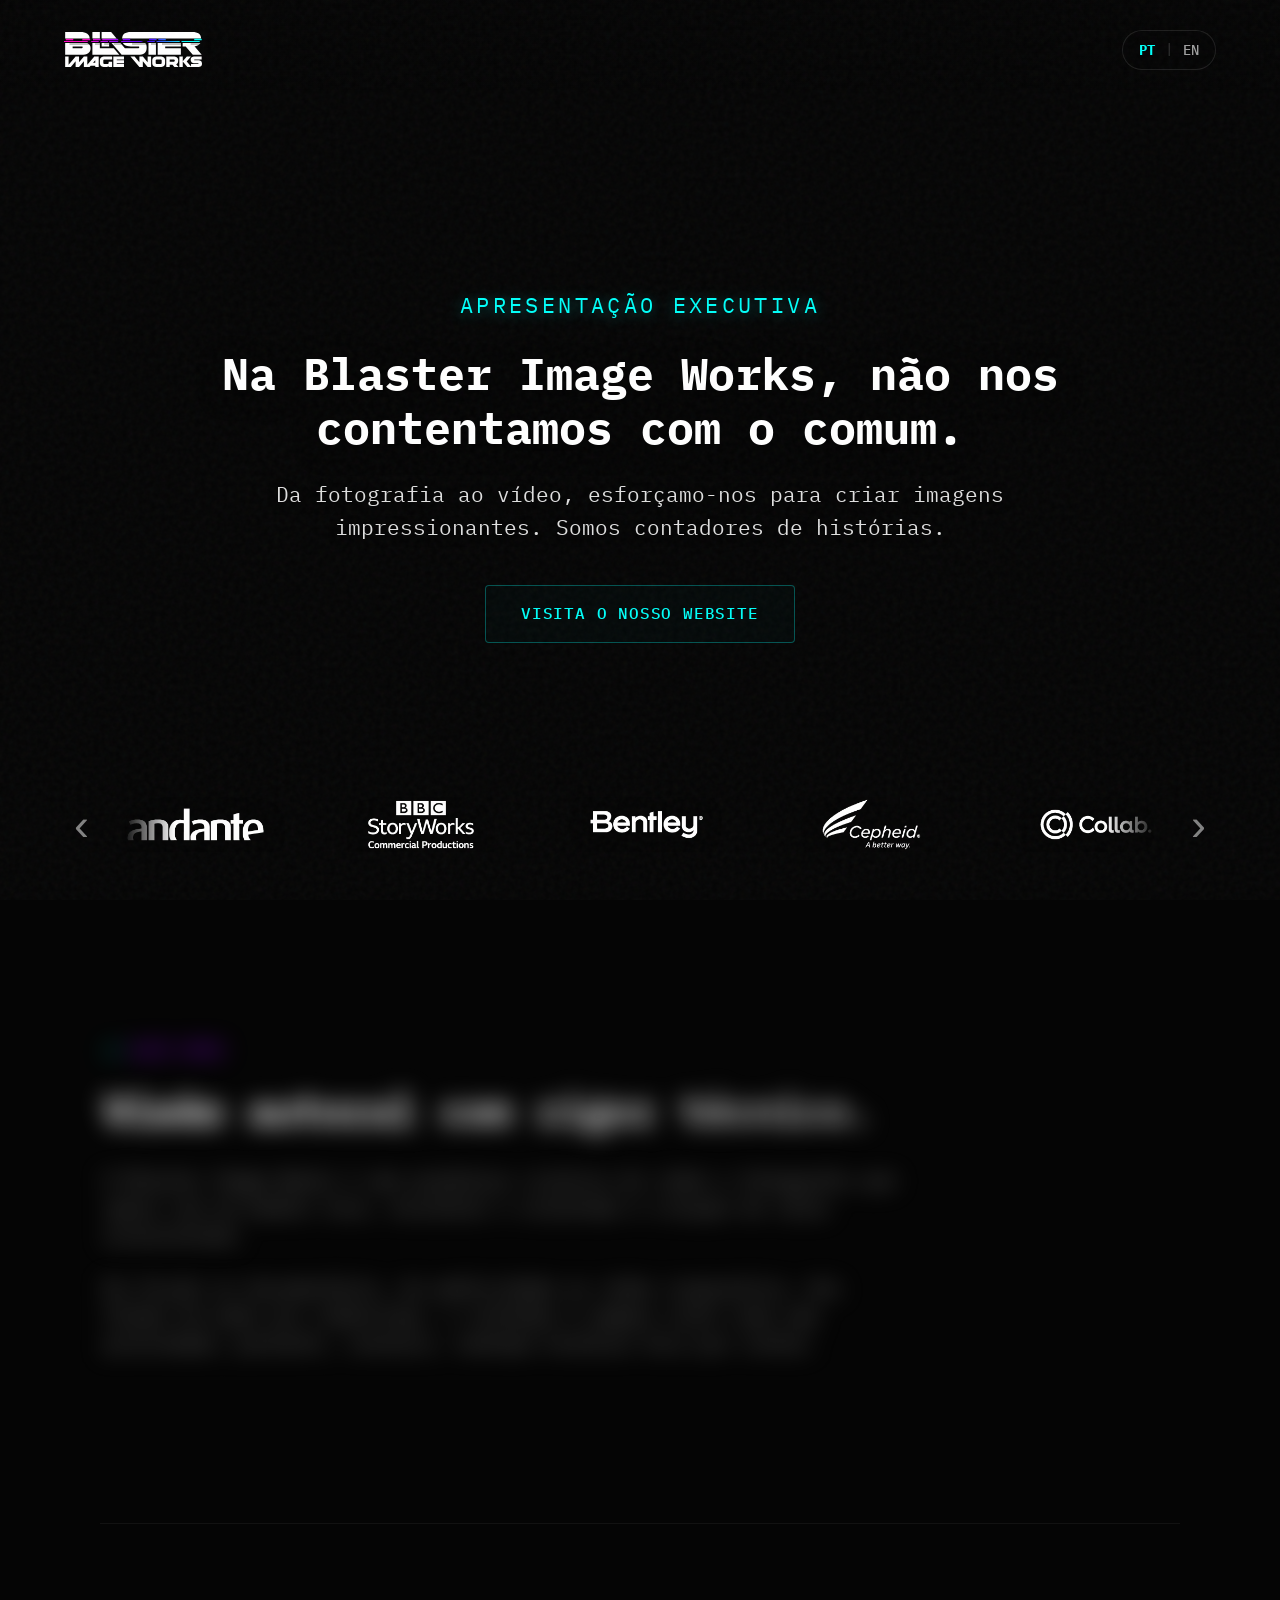
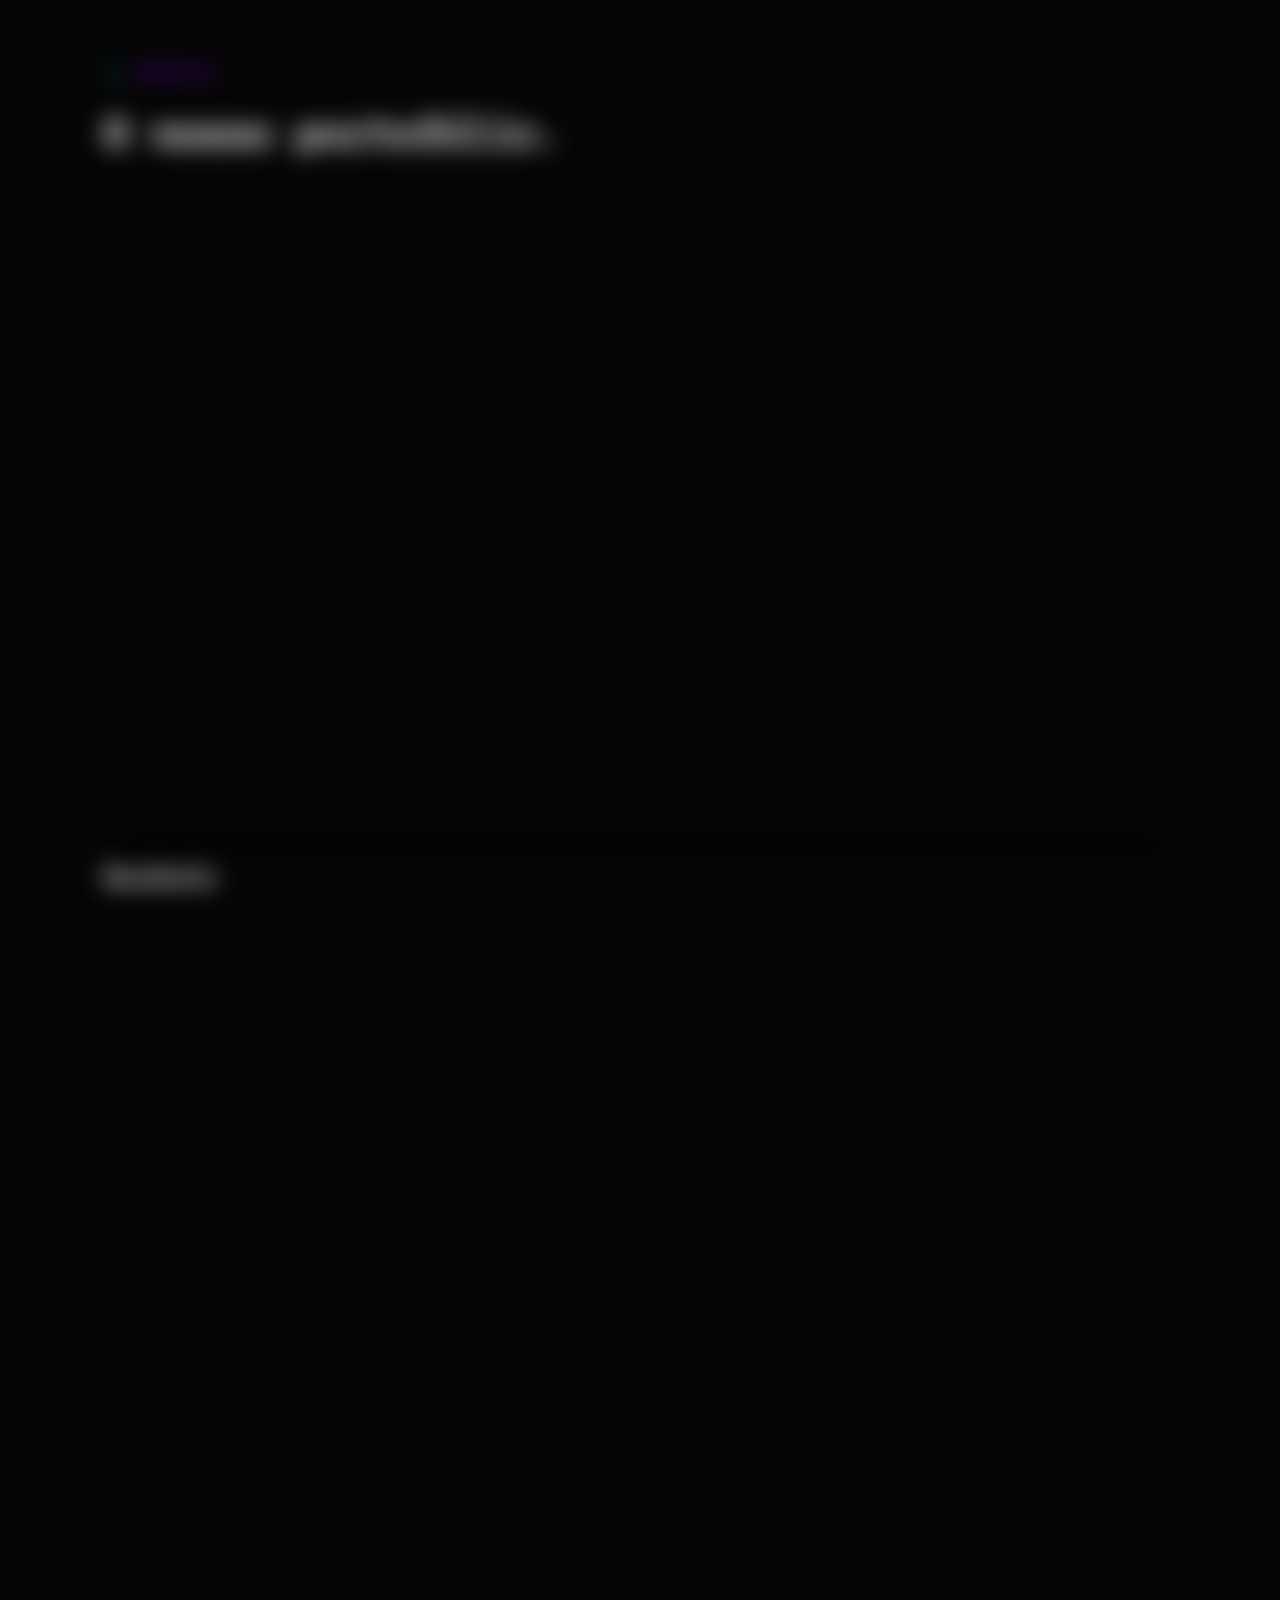
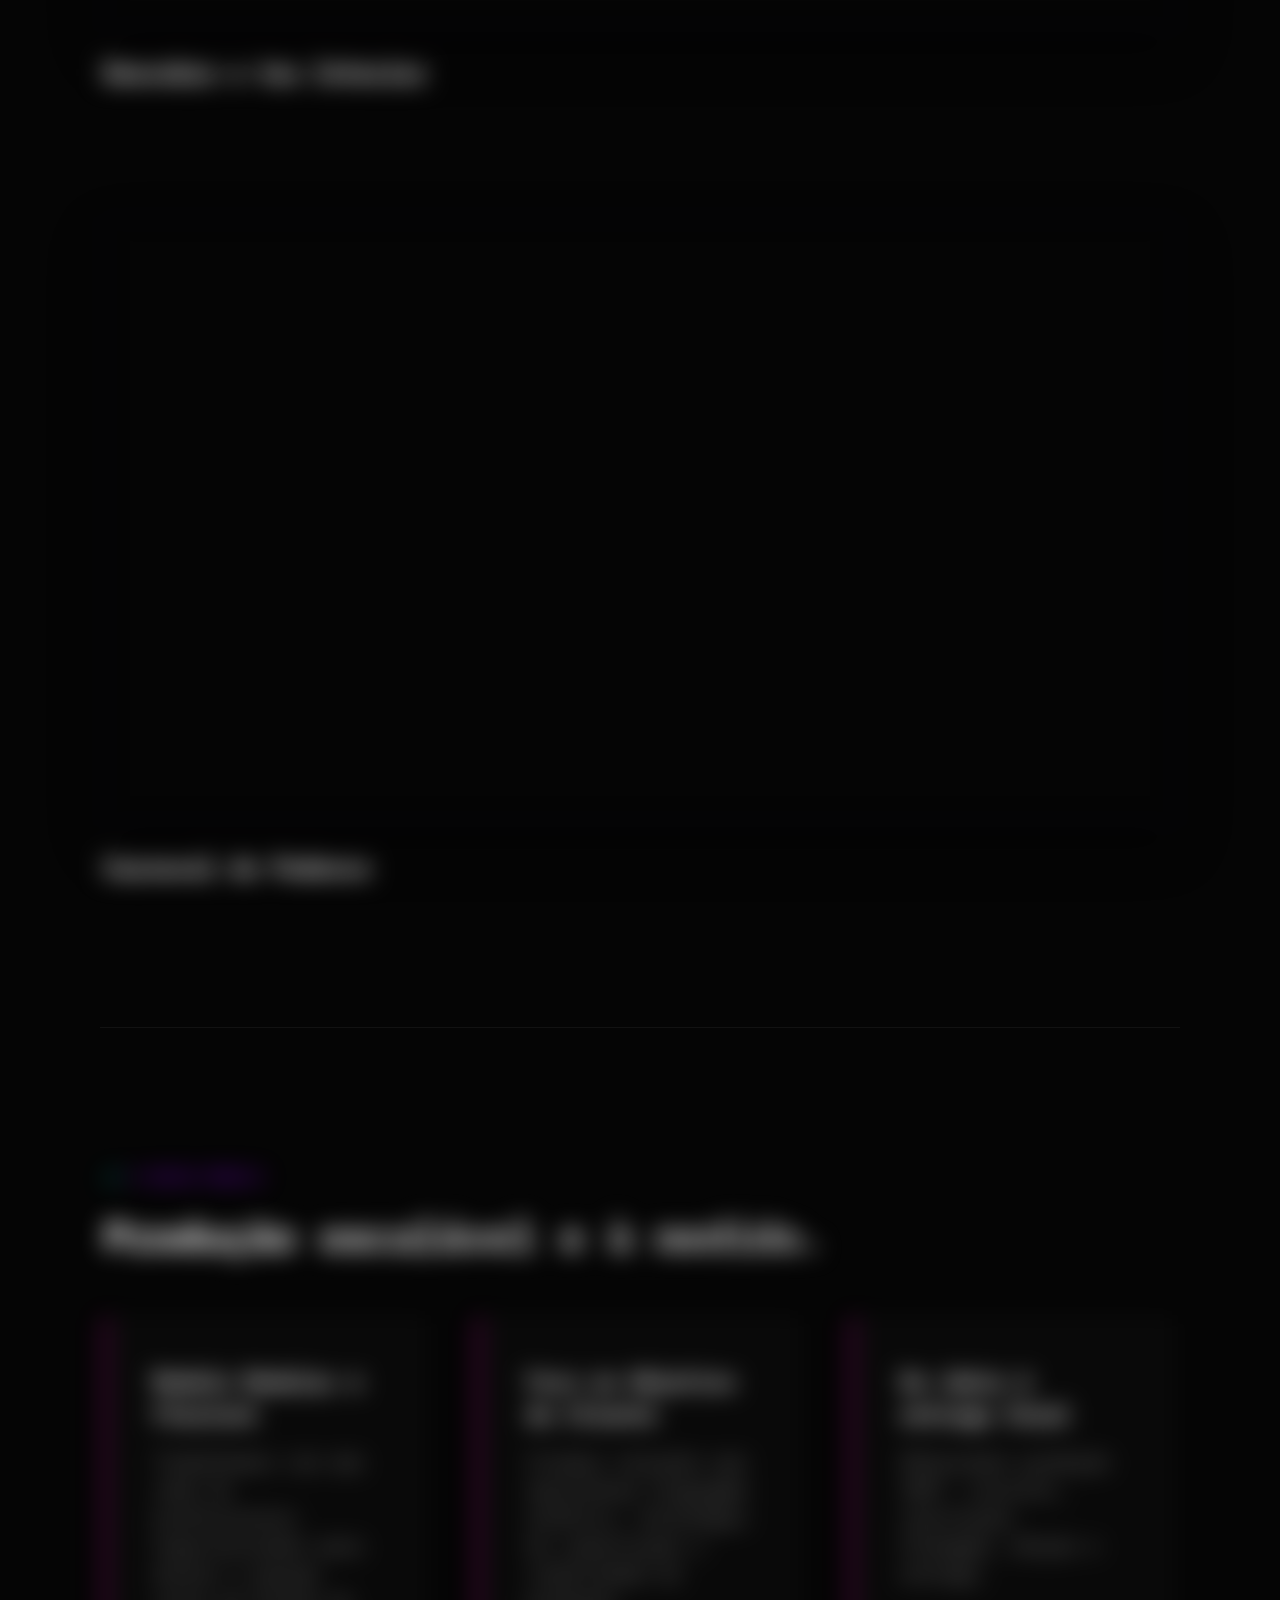
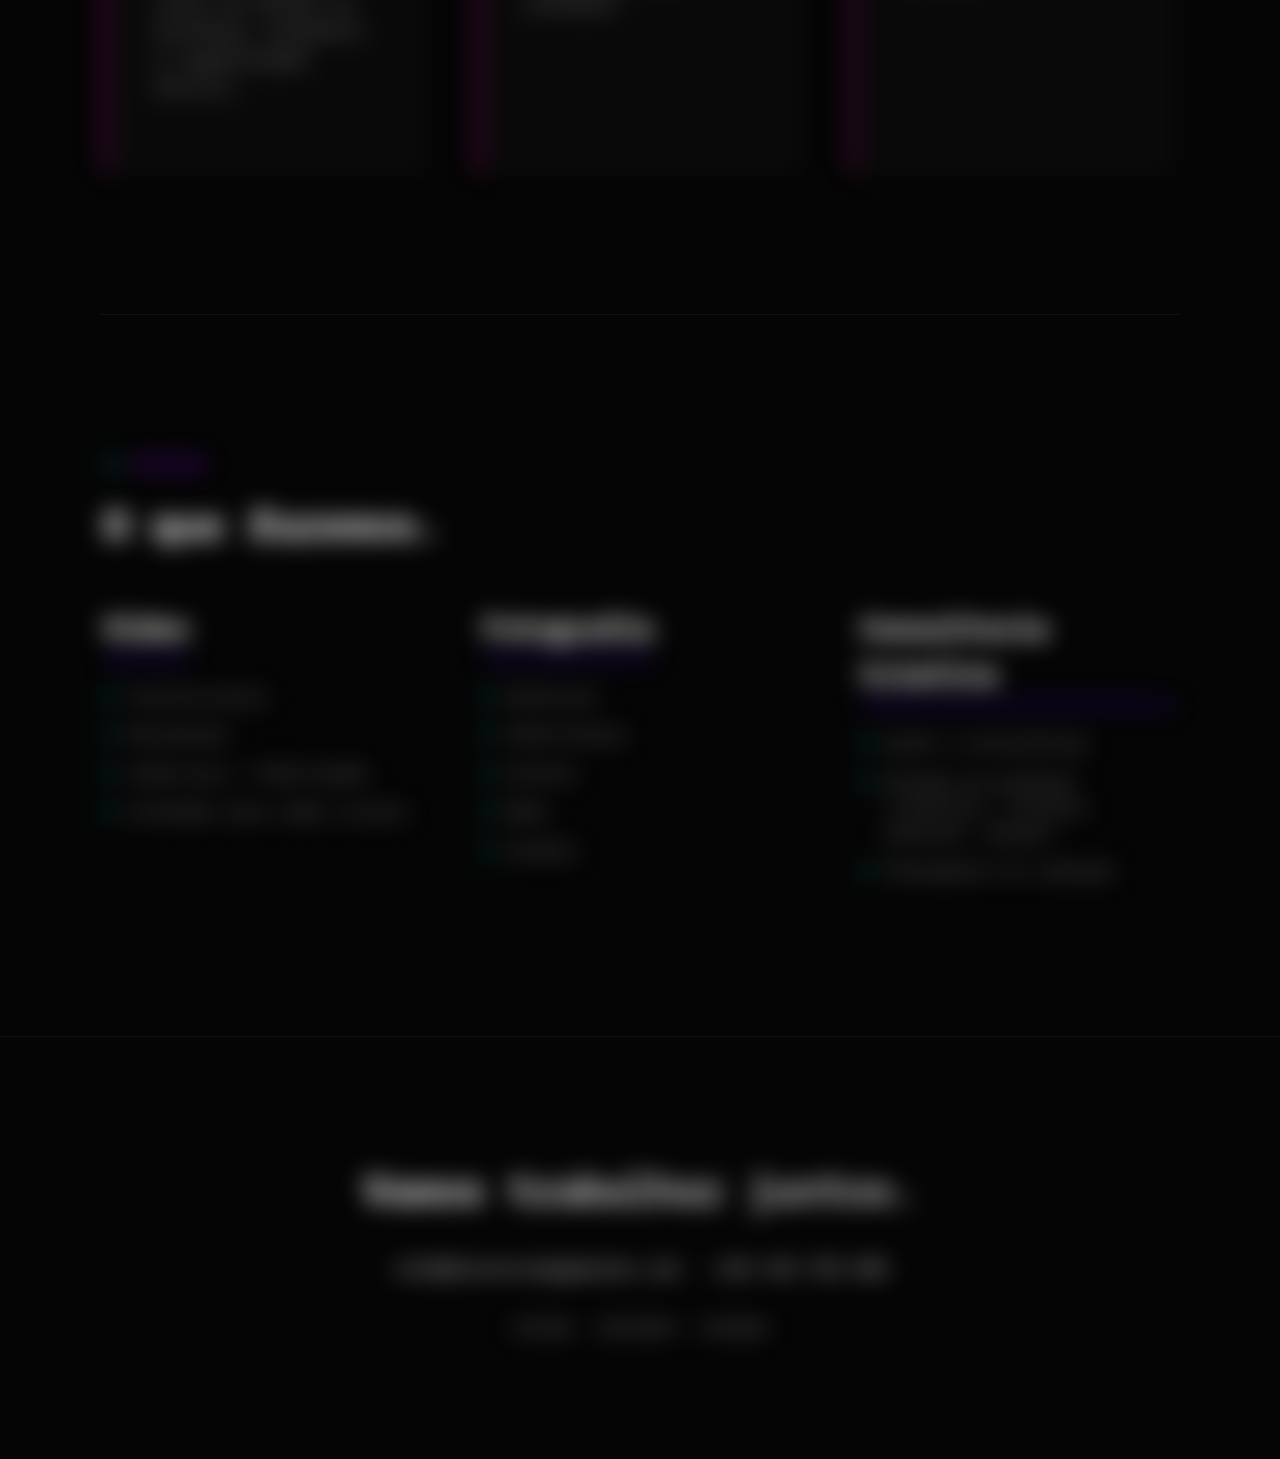
==== index.html @ 0929f1a4 "Versão Final Blaster" ====
<!DOCTYPE html>
<html lang="pt-PT">
<head>
    <meta charset="UTF-8">
    <meta name="viewport" content="width=device-width, initial-scale=1.0">
    <title>Blaster Image Works | Produtora Criativa</title>
    
    <!-- Fontes -->
    <link rel="preconnect" href="https://fonts.googleapis.com">
    <link rel="preconnect" href="https://fonts.gstatic.com" crossorigin>
    <link href="https://fonts.googleapis.com/css2?family=IBM+Plex+Mono:ital,wght@0,300;0,400;0,500;0,600;0,700;1,400&display=swap" rel="stylesheet">
    
    <!-- Ligação ao CSS -->
    <link rel="stylesheet" href="style.css">
</head>
<body class="lang-pt">

    <!-- Efeito de Grão de Filme -->
    <div class="film-grain"></div>

    <!-- Top Header -->
    <header>
        <a href="https://www.blasterimageworks.com" target="_blank" class="brand-logo magnetic">
            <img src="LOGOBIW.svg" alt="Blaster Image Works">
        </a>
        
        <nav class="lang-nav magnetic">
            <button id="btn-pt" class="lang-btn active" onclick="setLanguage('pt')">PT</button>
            <span class="lang-divider">|</span>
            <button id="btn-en" class="lang-btn" onclick="setLanguage('en')">EN</button>
        </nav>
    </header>

    <!-- Hero Section -->
    <section class="hero">
        <video class="hero-video" autoplay loop muted playsinline>
            <source src="BIW_LINHAS_TOPO_4K.mp4" type="video/mp4">
        </video>
        <div class="video-overlay"></div>

        <div class="hero-container">
            <!-- Centro: Texto Principal -->
            <div class="hero-main-content">
                <span class="hero-subtitle fade-in-up lang-pt">Apresentação Executiva</span>
                <span class="hero-subtitle fade-in-up lang-en" style="display:none;">Corporate Presentation</span>
                
                <h1 class="fade-in-up delay-1 lang-pt">Na Blaster Image Works, não nos contentamos com o comum.</h1>
                <h1 class="fade-in-up delay-1 lang-en" style="display:none;">At Blaster Image Works, we don't settle for the ordinary.</h1>
                
                <p class="fade-in-up delay-2 lang-pt">Da fotografia ao vídeo, esforçamo-nos para criar imagens impressionantes. Somos contadores de histórias.</p>
                <p class="fade-in-up delay-2 lang-en" style="display:none;">From photography to video, we strive to create stunning imagery. We are storytellers.</p>
                
                <a href="https://www.blasterimageworks.com" target="_blank" class="hero-site-link fade-in-up delay-3 lang-pt magnetic">
                    Visita o nosso Website
                </a>
                <a href="https://www.blasterimageworks.com" target="_blank" class="hero-site-link fade-in-up delay-3 lang-en magnetic" style="display:none;">
                    Visit our Website
                </a>
            </div>

            <!-- Base: Logo Carousel -->
            <div class="carousel-wrapper fade-in-up delay-4">
                <button class="carousel-btn prev-btn magnetic" id="prev-btn">&#8249;</button>
                <div class="clients-carousel">
                    <div class="carousel-track" id="logo-track">
                        <!-- SET 1 -->
                        <img src="LOGOS%20MARCAS%20PARCEIROS/ANDANTE@2x.png" class="carousel-logo" alt="Andante">
                        <img src="LOGOS%20MARCAS%20PARCEIROS/BBC@2x.png" class="carousel-logo" alt="BBC">
                        <img src="LOGOS%20MARCAS%20PARCEIROS/BENTLEY@2x.png" class="carousel-logo" alt="Bentley">
                        <img src="LOGOS%20MARCAS%20PARCEIROS/CEPHEID@2x.png" class="carousel-logo" alt="Cepheid">
                        <img src="LOGOS%20MARCAS%20PARCEIROS/COLLAB@2x.png" class="carousel-logo" alt="Collab">
                        <img src="LOGOS%20MARCAS%20PARCEIROS/EDIGMA@2x.png" class="carousel-logo" alt="Edigma">
                        <img src="LOGOS%20MARCAS%20PARCEIROS/FEUP@2x.png" class="carousel-logo" alt="FEUP">
                        <img src="LOGOS%20MARCAS%20PARCEIROS/FOWALK@2x.png" class="carousel-logo" alt="Fowalk">
                        <img src="LOGOS%20MARCAS%20PARCEIROS/FYKE@2x.png" class="carousel-logo" alt="Fyke">
                        <img src="LOGOS%20MARCAS%20PARCEIROS/GONDOMAR@2x.png" class="carousel-logo" alt="Gondomar">
                        <img src="LOGOS%20MARCAS%20PARCEIROS/MOOBO@2x.png" class="carousel-logo" alt="Moobo">
                        <img src="LOGOS%20MARCAS%20PARCEIROS/MORECOLAB@2x.png" class="carousel-logo" alt="Morecolab">
                        <img src="LOGOS%20MARCAS%20PARCEIROS/OLICARGO@2x.png" class="carousel-logo" alt="Olicargo">
                        <img src="LOGOS%20MARCAS%20PARCEIROS/SERTA@2x.png" class="carousel-logo" alt="Serta">
                        <img src="LOGOS%20MARCAS%20PARCEIROS/SUPERBOCK@2x.png" class="carousel-logo" alt="Super Bock">
                        <img src="LOGOS%20MARCAS%20PARCEIROS/TMP@2x.png" class="carousel-logo" alt="TMP">
                        <img src="LOGOS%20MARCAS%20PARCEIROS/UNIR@2x.png" class="carousel-logo" alt="Unir">
                        <!-- SET 2 -->
                        <img src="LOGOS%20MARCAS%20PARCEIROS/ANDANTE@2x.png" class="carousel-logo" alt="Andante">
                        <img src="LOGOS%20MARCAS%20PARCEIROS/BBC@2x.png" class="carousel-logo" alt="BBC">
                        <img src="LOGOS%20MARCAS%20PARCEIROS/BENTLEY@2x.png" class="carousel-logo" alt="Bentley">
                        <img src="LOGOS%20MARCAS%20PARCEIROS/CEPHEID@2x.png" class="carousel-logo" alt="Cepheid">
                        <img src="LOGOS%20MARCAS%20PARCEIROS/COLLAB@2x.png" class="carousel-logo" alt="Collab">
                        <img src="LOGOS%20MARCAS%20PARCEIROS/EDIGMA@2x.png" class="carousel-logo" alt="Edigma">
                        <img src="LOGOS%20MARCAS%20PARCEIROS/FEUP@2x.png" class="carousel-logo" alt="FEUP">
                        <img src="LOGOS%20MARCAS%20PARCEIROS/FOWALK@2x.png" class="carousel-logo" alt="Fowalk">
                        <img src="LOGOS%20MARCAS%20PARCEIROS/FYKE@2x.png" class="carousel-logo" alt="Fyke">
                        <img src="LOGOS%20MARCAS%20PARCEIROS/GONDOMAR@2x.png" class="carousel-logo" alt="Gondomar">
                        <img src="LOGOS%20MARCAS%20PARCEIROS/MOOBO@2x.png" class="carousel-logo" alt="Moobo">
                        <img src="LOGOS%20MARCAS%20PARCEIROS/MORECOLAB@2x.png" class="carousel-logo" alt="Morecolab">
                        <img src="LOGOS%20MARCAS%20PARCEIROS/OLICARGO@2x.png" class="carousel-logo" alt="Olicargo">
                        <img src="LOGOS%20MARCAS%20PARCEIROS/SERTA@2x.png" class="carousel-logo" alt="Serta">
                        <img src="LOGOS%20MARCAS%20PARCEIROS/SUPERBOCK@2x.png" class="carousel-logo" alt="Super Bock">
                        <img src="LOGOS%20MARCAS%20PARCEIROS/TMP@2x.png" class="carousel-logo" alt="TMP">
                        <img src="LOGOS%20MARCAS%20PARCEIROS/UNIR@2x.png" class="carousel-logo" alt="Unir">
                    </div>
                </div>
                <button class="carousel-btn next-btn magnetic" id="next-btn">&#8250;</button>
            </div>
        </div>
    </section>

    <!-- Conteúdo Principal -->
    <main class="content-layer">
        
        <!-- Quem Somos -->
        <section id="sobre" class="container content-section">
            <span class="section-label fade-in-up lang-pt">Quem Somos</span>
            <span class="section-label fade-in-up lang-en">About Us</span>
            <h2 class="fade-in-up delay-1 lang-pt">Visão autoral com rigor técnico.</h2>
            <h2 class="fade-in-up delay-1 lang-en">Authorial vision with technical rigor.</h2>
            <div class="lang-pt">
                <p class="fade-in-up delay-2">A Blaster Image Works é uma produtora criativa de vídeo e fotografia que opera com um modelo leve, escalável e orientado à criação de valor acrescentado.</p>
                <p class="fade-in-up delay-2">Da ficção ao documentário, da publicidade ao vídeo corporativo, dos filmes de moda aos videoclips, o conteúdo é sempre visto como uma prioridade; portanto, connosco, nenhuma história fica por contar.</p>
            </div>
            <div class="lang-en">
                <p class="fade-in-up delay-2">Blaster Image Works is a creative video and photography production company operating on a lean, scalable model focused on value creation.</p>
                <p class="fade-in-up delay-2">From fiction to documentary, advertising to corporate video, fashion films to music videos, content is always treated as a priority; therefore, with us, no story is left untold.</p>
            </div>
        </section>

        <!-- Trabalhos -->
        <section id="trabalhos" class="container content-section">
            <span class="section-label fade-in-up lang-pt">Trabalhos</span>
            <span class="section-label fade-in-up lang-en">Our Work</span>
            <h2 class="fade-in-up delay-1 lang-pt">O nosso portefólio.</h2>
            <h2 class="fade-in-up delay-1 lang-en">Our portfolio.</h2>
            <div class="video-grid">
                <div class="video-item fade-in-up delay-2">
                    <div class="video-container">
                        <iframe src="https://www.youtube.com/embed/hGcgFDQjm9o" title="Nordeste" allow="accelerometer; autoplay; clipboard-write; encrypted-media; gyroscope; picture-in-picture" allowfullscreen></iframe>
                    </div>
                    <div class="video-info"><h3>Nordeste</h3></div>
                </div>
                <div class="video-item fade-in-up">
                    <div class="video-container">
                        <iframe src="https://www.youtube.com/embed/QD3uBG-jsGQ" title="Descobre o teu Interior" allow="accelerometer; autoplay; clipboard-write; encrypted-media; gyroscope; picture-in-picture" allowfullscreen></iframe>
                    </div>
                    <div class="video-info">
                        <h3 class="lang-pt">Descobre o teu Interior</h3>
                        <h3 class="lang-en">Discover Your Interior</h3>
                    </div>
                </div>
                <div class="video-item fade-in-up">
                    <div class="video-container">
                        <iframe src="https://www.youtube.com/embed/23LAiYlqfJw" title="Carnaval de Podence" allow="accelerometer; autoplay; clipboard-write; encrypted-media; gyroscope; picture-in-picture" allowfullscreen></iframe>
                    </div>
                    <div class="video-info">
                        <h3 class="lang-pt">Carnaval de Podence</h3>
                        <h3 class="lang-en">Podence Carnival</h3>
                    </div>
                </div>
            </div>
        </section>

        <!-- Modelo de Produção -->
        <section id="modelo" class="container content-section">
            <span class="section-label fade-in-up lang-pt">O Nosso Modelo</span>
            <span class="section-label fade-in-up lang-en">Our Model</span>
            <h2 class="fade-in-up delay-1 lang-pt">Produção escalável e à medida.</h2>
            <h2 class="fade-in-up delay-1 lang-en">Scalable and tailored production.</h2>
            <div class="model-grid lang-pt">
                <div class="model-card fade-in-up delay-1">
                    <h3>Modelo Modular e Flexível</h3>
                    <p>Trabalhamos com uma rede de profissionais especializados para montar a equipa certa em função do briefing, orçamento e complexidade técnica.</p>
                </div>
                <div class="model-card fade-in-up delay-2">
                    <h3>Foco no Objetivo do Cliente</h3>
                    <p>Criamos soluções que equilibram linguagem estética, estratégia de comunicação e viabilidade de produção.</p>
                </div>
                <div class="model-card fade-in-up delay-3">
                    <h3>Da ideia à entrega final</h3>
                    <p>Oferecemos produção 360º: conceito, realização, filmagem, edição e entrega.</p>
                </div>
            </div>
            <div class="model-grid lang-en">
                <div class="model-card fade-in-up delay-1">
                    <h3>Modular & Flexible Model</h3>
                    <p>We work with a network of specialized professionals to assemble the right team based on the briefing, budget, and technical complexity.</p>
                </div>
                <div class="model-card fade-in-up delay-2">
                    <h3>Client-Centric Focus</h3>
                    <p>We create solutions that balance aesthetic language, communication strategy, and production feasibility.</p>
                </div>
                <div class="model-card fade-in-up delay-3">
                    <h3>From Concept to Final Delivery</h3>
                    <p>We offer 360º production: concept, directing, filming, editing, and delivery.</p>
                </div>
            </div>
        </section>

        <!-- Serviços -->
        <section id="servicos" class="container content-section">
            <span class="section-label fade-in-up lang-pt">Serviços</span>
            <span class="section-label fade-in-up lang-en">Services</span>
            <h2 class="fade-in-up delay-1 lang-pt">O que fazemos.</h2>
            <h2 class="fade-in-up delay-1 lang-en">What we do.</h2>
            <div class="services-grid lang-pt">
                <div class="service-category fade-in-up delay-1">
                    <h3>Vídeo</h3>
                    <ul class="service-list">
                        <li>Institucionais</li><li>Docubrands</li><li>Comerciais / Publicidade</li><li>Conteúdos para redes sociais</li>
                    </ul>
                </div>
                <div class="service-category fade-in-up delay-2">
                    <h3>Fotografia</h3>
                    <ul class="service-list">
                        <li>Editorial</li><li>Publicitária</li><li>Eventos</li><li>Moda</li><li>Produto</li>
                    </ul>
                </div>
                <div class="service-category fade-in-up delay-3">
                    <h3>Consultoria Criativa</h3>
                    <ul class="service-list">
                        <li>Guião e storytelling</li><li>Direção de produção (contactos, licenças, material, equipa)</li><li>Planeamento de captação</li>
                    </ul>
                </div>
            </div>
            <div class="services-grid lang-en">
                <div class="service-category fade-in-up delay-1">
                    <h3>Video</h3>
                    <ul class="service-list">
                        <li>Corporate</li><li>Docubrands</li><li>Commercials / Advertising</li><li>Social Media Content</li>
                    </ul>
                </div>
                <div class="service-category fade-in-up delay-2">
                    <h3>Photography</h3>
                    <ul class="service-list">
                        <li>Editorial</li><li>Advertising</li><li>Events</li><li>Fashion</li><li>Product</li>
                    </ul>
                </div>
                <div class="service-category fade-in-up delay-3">
                    <h3>Creative Consulting</h3>
                    <ul class="service-list">
                        <li>Scriptwriting & Storytelling</li><li>Production Management (contacts, permits, crew)</li><li>Image Capture Planning</li>
                    </ul>
                </div>
            </div>
        </section>

        <!-- Footer -->
        <footer>
            <div class="container fade-in-up">
                <h2 class="lang-pt">Vamos trabalhar juntos.</h2>
                <h2 class="lang-en">Let's work together.</h2>
                <div class="contact-info">
                    <a href="mailto:info@blasterimageworks.com" class="magnetic">info@blasterimageworks.com</a>
                    <a href="tel:+351963703000" class="magnetic">+351 963 703 000</a>
                </div>
                <div class="social-links">
                    <a href="https://www.youtube.com/@blasterimageworks" target="_blank" class="magnetic">YouTube</a>
                    <a href="https://www.instagram.com/blasterimageworks/" target="_blank" class="magnetic">Instagram</a>
                    <a href="https://www.facebook.com/blasterimageworks" target="_blank" class="magnetic">Facebook</a>
                </div>
            </div>
        </footer>
    </main>

    <script src="script.js"></script>
</body>
</html>
---- style.css ----
/* CSS Variables */
:root {
    --bg-color: #050505;
    --text-primary: #ffffff;
    --text-secondary: #a0a0a0;
    --brand-purple-dark: #4900ff;
    --brand-purple-light: #9600ff;
    --accent-pink: #ff00c1;
    --accent-cyan: #00fff9;
}

* { margin: 0; padding: 0; box-sizing: border-box; }

body {
    font-family: 'IBM Plex Mono', monospace;
    background-color: var(--bg-color);
    color: var(--text-primary);
    line-height: 1.6;
    overflow-x: hidden;
    -webkit-font-smoothing: antialiased;
}

/* Grão de Filme Cinematográfico */
.film-grain {
    position: fixed; top: 0; left: 0; width: 100vw; height: 100vh;
    pointer-events: none; z-index: 9999; opacity: 0.04;
    background-image: url('data:image/svg+xml;utf8,%3Csvg viewBox="0 0 200 200" xmlns="http://www.w3.org/2000/svg"%3E%3Cfilter id="noiseFilter"%3E%3CfeTurbulence type="fractalNoise" baseFrequency="0.8" numOctaves="3" stitchTiles="stitch"/%3E%3C/filter%3E%3Crect width="100%25" height="100%25" filter="url(%23noiseFilter)"/%3E%3C/svg%3E');
}

/* Lógica de Idiomas */
body.lang-pt .lang-en { display: none !important; }
body.lang-en .lang-pt { display: none !important; }

/* Header */
header {
    position: fixed; top: 0; left: 0; width: 100%; padding: 30px 5% 20px 5%;
    display: flex; justify-content: space-between; align-items: center;
    z-index: 100; background: linear-gradient(to bottom, rgba(5,5,5,0.9) 0%, rgba(5,5,5,0) 100%);
}

.brand-logo img { height: 35px; min-width: 100px; width: auto; display: block; }

/* CLASSE MAGNÉTICA IMEDIATA */
.magnetic { display: inline-block; will-change: transform; }

.lang-nav {
    background: rgba(5, 5, 5, 0.6); padding: 8px 16px; border-radius: 20px;
    border: 1px solid rgba(255, 255, 255, 0.1); backdrop-filter: blur(10px);
    display: flex; gap: 10px; align-items: center;
}
.lang-btn {
    background: none; border: none; color: var(--text-secondary);
    font-family: 'IBM Plex Mono', monospace; font-size: 0.85rem; font-weight: 500; cursor: pointer; transition: color 0.3s ease;
}
.lang-btn:hover { color: var(--text-primary); }
.lang-btn.active { color: var(--accent-cyan); font-weight: 700; }
.lang-divider { color: rgba(255, 255, 255, 0.2); font-size: 0.85rem; }

/* Typography */
h2 {
    font-size: 2.5rem; margin-bottom: 1.5rem;
    background: linear-gradient(90deg, var(--text-primary), var(--text-secondary));
    -webkit-background-clip: text; background-clip: text; -webkit-text-fill-color: transparent;
}
.section-label { font-size: 0.85rem; text-transform: uppercase; letter-spacing: 0.1em; color: var(--brand-purple-light); margin-bottom: 1rem; display: block; font-weight: 500; }
.section-label::before { content: "// "; color: var(--accent-cyan); }
p { font-size: 1.1rem; color: var(--text-secondary); margin-bottom: 1.5rem; max-width: 800px; }


/* --- HERO SECTION 100% RESPONSIVA --- */
.hero {
    min-height: 100vh; position: relative; overflow: hidden;
    margin: 0; padding: 0;
}
.hero-video { position: absolute; top: 0; left: 0; width: 100%; height: 100%; object-fit: cover; z-index: 1; }
.video-overlay { position: absolute; top: 0; left: 0; width: 100%; height: 100%; background: linear-gradient(to bottom, rgba(5,5,5,0.4) 0%, rgba(5,5,5,0.5) 60%, var(--bg-color) 100%); z-index: 2; }

/* Content Hero */
.hero-container { 
    position: absolute; top: 0; left: 0; right: 0; bottom: 0; z-index: 4; 
    display: flex; flex-direction: column; justify-content: space-between; 
    padding-top: 140px; padding-bottom: 40px; 
}
.hero-main-content { 
    flex-grow: 1; display: flex; flex-direction: column; align-items: center; justify-content: center; 
    text-align: center; padding: 0 5%; width: 100%; 
}
.hero-subtitle { font-size: 1.4rem; color: var(--accent-cyan); text-transform: uppercase; letter-spacing: 0.15em; margin-bottom: 1.5rem; font-weight: 400; text-shadow: 0 2px 15px rgba(0, 255, 249, 0.4); }

/* Título H1 dimensionado para 2 linhas */
.hero h1 { 
    font-size: clamp(1.8rem, 3.5vw, 3rem); 
    margin-bottom: 1.5rem; 
    max-width: 850px; 
    margin-left: auto; margin-right: auto;
    color: #ffffff; text-shadow: 0 4px 25px rgba(0,0,0,0.9);
    line-height: 1.2;
}

.hero p { margin: 0 auto 2.5rem auto; font-size: clamp(1.1rem, 2vw, 1.3rem); color: #e0e0e0; max-width: 800px; text-shadow: 0 2px 10px rgba(0,0,0,0.8); }

/* Botão Website */
.hero-site-link {
    display: inline-block;
    font-size: 1rem;
    color: var(--accent-cyan);
    text-decoration: none;
    border: 1px solid rgba(0, 255, 249, 0.3);
    padding: 15px 35px;
    border-radius: 4px;
    background: rgba(0, 255, 249, 0.02);
    font-weight: 500;
    text-transform: uppercase;
    letter-spacing: 0.05em;
    transition: background-color 0.3s ease, color 0.3s ease, box-shadow 0.3s ease, border-color 0.3s ease; 
}

.hero-site-link:hover {
    background: var(--accent-cyan);
    color: var(--bg-color);
    box-shadow: 0 0 15px rgba(0, 255, 249, 0.4);
    border-color: var(--accent-cyan);
}

/* --- LOGO CARROSSEL FLUIDO ORIGINAL --- */
.carousel-wrapper { 
    width: 100%; max-width: 1400px; padding: 0 5%; 
    display: flex; align-items: center; justify-content: space-between; 
    margin: 0 auto; z-index: 4; 
}

.carousel-btn { 
    background: transparent; border: none; color: rgba(255, 255, 255, 0.5); 
    display: flex; align-items: center; justify-content: center; 
    font-size: 2.8rem; font-weight: 300; padding: 10px; cursor: pointer; 
    transition: color 0.3s ease, text-shadow 0.3s ease; 
}
.carousel-btn:hover { color: var(--accent-cyan); text-shadow: 0 0 15px rgba(0, 255, 249, 0.4); }

.clients-carousel { 
    display: flex; flex-grow: 1; overflow: hidden; position: relative; margin: 0 1.5rem; 
    justify-content: flex-start !important; text-align: left !important;
    -webkit-mask-image: linear-gradient(to right, transparent, black 5%, black 95%, transparent); 
    mask-image: linear-gradient(to right, transparent, black 5%, black 95%, transparent); 
}

.carousel-track { 
    display: flex; align-items: center; gap: 5rem; width: max-content; 
    justify-content: flex-start !important;
}

.carousel-logo { height: 55px; opacity: 1 !important; object-fit: contain; flex-shrink: 0; filter: drop-shadow(0 2px 10px rgba(0,0,0,0.5)); transition: transform 0.3s ease; }
.carousel-logo:hover { transform: scale(1.08); }


/* Camada Secundária */
.content-layer { position: relative; z-index: 10; background-color: var(--bg-color); }

.container { 
    max-width: 1200px; 
    margin-left: auto; margin-right: auto; 
    padding-left: 5%; padding-right: 5%; 
}

/* Espaçamentos das Secções */
.content-section {
    padding-top: 140px; 
    padding-bottom: 140px;
    margin-top: 0; 
    position: relative;
}

.content-section::before {
    content: '';
    position: absolute;
    top: 0;
    left: 5%;
    width: 90%;
    height: 1px;
    background: rgba(255, 255, 255, 0.05);
}

#sobre::before { display: none; }


/* --- ANIMAÇÃO EXECUTIVA: LENS FOCUS PULL (IN & OUT) --- */
.fade-in-up { 
    opacity: 0; 
    filter: blur(12px);
    transform: scale(0.95); 
    transition: opacity 0.8s ease, filter 0.8s ease, transform 0.8s cubic-bezier(0.25, 0.46, 0.45, 0.94); 
    will-change: opacity, filter, transform; 
}
.fade-in-up.visible { opacity: 1; filter: blur(0px); transform: scale(1); }
.delay-1 { transition-delay: 0.1s; } .delay-2 { transition-delay: 0.2s; } .delay-3 { transition-delay: 0.3s; } .delay-4 { transition-delay: 0.4s; }


/* Grelha Vídeos */
.video-grid { display: flex; flex-direction: column; gap: 8rem; margin-top: 4rem; }
.video-container { position: relative; padding-bottom: 56.25%; height: 0; overflow: hidden; border-radius: 8px; box-shadow: 0 20px 40px rgba(0,0,0,0.5); margin-bottom: 1.5rem; border: 1px solid rgba(150, 0, 255, 0.1); transition: border-color 0.4s ease; }
.video-container:hover { border-color: var(--brand-purple-light); }
.video-container iframe { position: absolute; top: 0; left: 0; width: 100%; height: 100%; border: 0; }
.video-info h3 { font-size: 1.5rem; color: var(--text-primary); }


/* Cartões do Modelo */
.model-grid { display: grid; grid-template-columns: repeat(auto-fit, minmax(300px, 1fr)); gap: 3rem; margin-top: 3rem; }

.model-card { 
    background: rgba(255, 255, 255, 0.02); 
    border: 1px solid rgba(255, 255, 255, 0.05); 
    padding: 3rem; 
    border-radius: 8px; 
    border-left: 2px solid var(--accent-pink); 
    transition: opacity 0.8s ease, filter 0.8s ease, transform 0.8s cubic-bezier(0.25, 0.46, 0.45, 0.94), background 0.4s ease;
}

.model-card:hover { 
    background: rgba(255, 255, 255, 0.04); 
    transform: translateY(-5px); 
    transition: transform 0.4s ease, background 0.4s ease;
}

.model-card h3 { font-size: 1.3rem; margin-bottom: 1rem; color: var(--text-primary); }


/* Serviços */
.services-grid { display: grid; grid-template-columns: repeat(auto-fit, minmax(280px, 1fr)); gap: 4rem; margin-top: 3rem; }
.service-category h3 { font-size: 1.8rem; margin-bottom: 1.5rem; color: var(--text-primary); display: inline-block; border-bottom: 2px solid var(--brand-purple-dark); padding-bottom: 0.5rem; }
.service-list { list-style: none; }
.service-list li { position: relative; padding-left: 1.5rem; margin-bottom: 0.8rem; color: var(--text-secondary); }
.service-list li::before { content: "+"; position: absolute; left: 0; color: var(--accent-cyan); font-weight: bold; }

/* Footer */
footer { padding: 120px 0; border-top: 1px solid rgba(255, 255, 255, 0.05); text-align: center; }
.contact-info { margin: 2rem 0; display: flex; justify-content: center; gap: 2rem; }
.contact-info a { color: var(--text-primary); text-decoration: none; font-size: 1.2rem; transition: color 0.3s ease; }
.contact-info a:hover { color: var(--accent-cyan); }
.social-links { margin-top: 2rem; display: flex; justify-content: center; gap: 1.5rem; }
.social-links a { color: var(--text-secondary); text-decoration: none; font-size: 0.9rem; text-transform: uppercase; letter-spacing: 0.05em; }
.social-links a:hover { color: var(--accent-pink); }
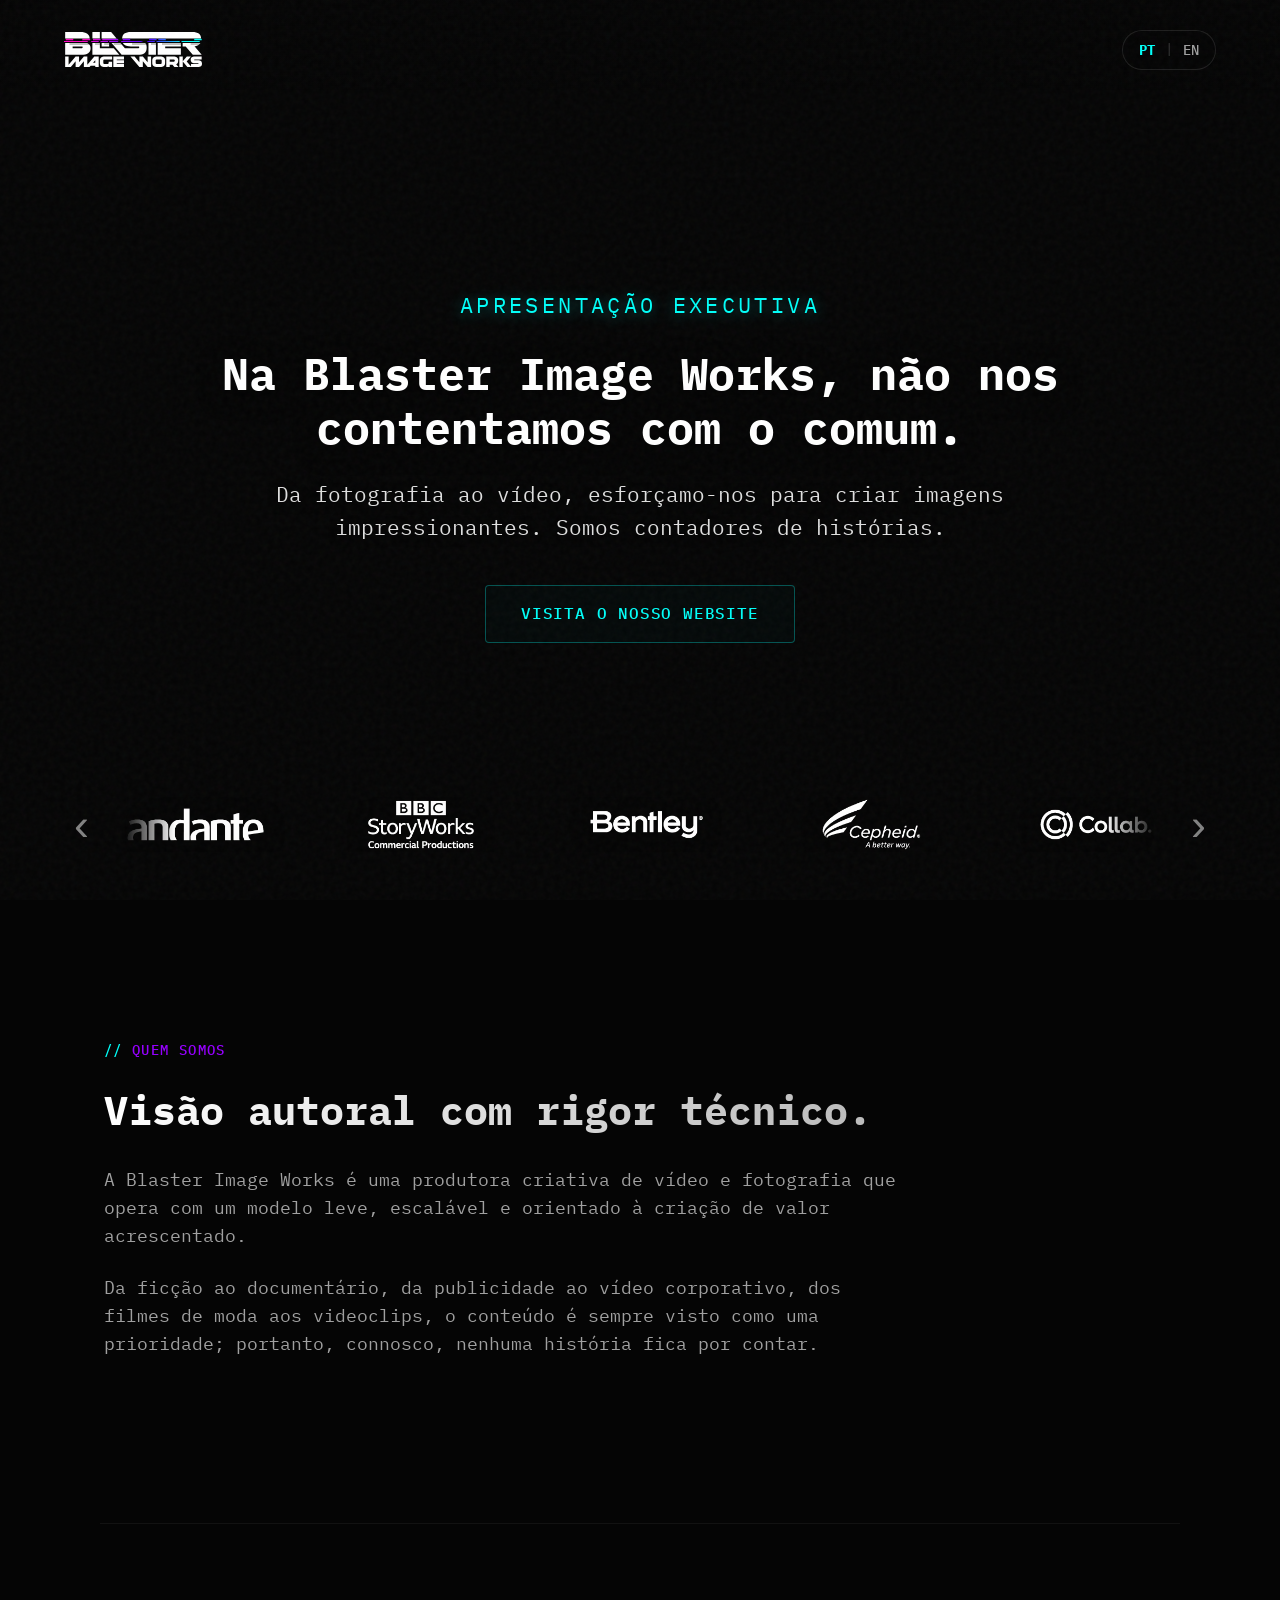
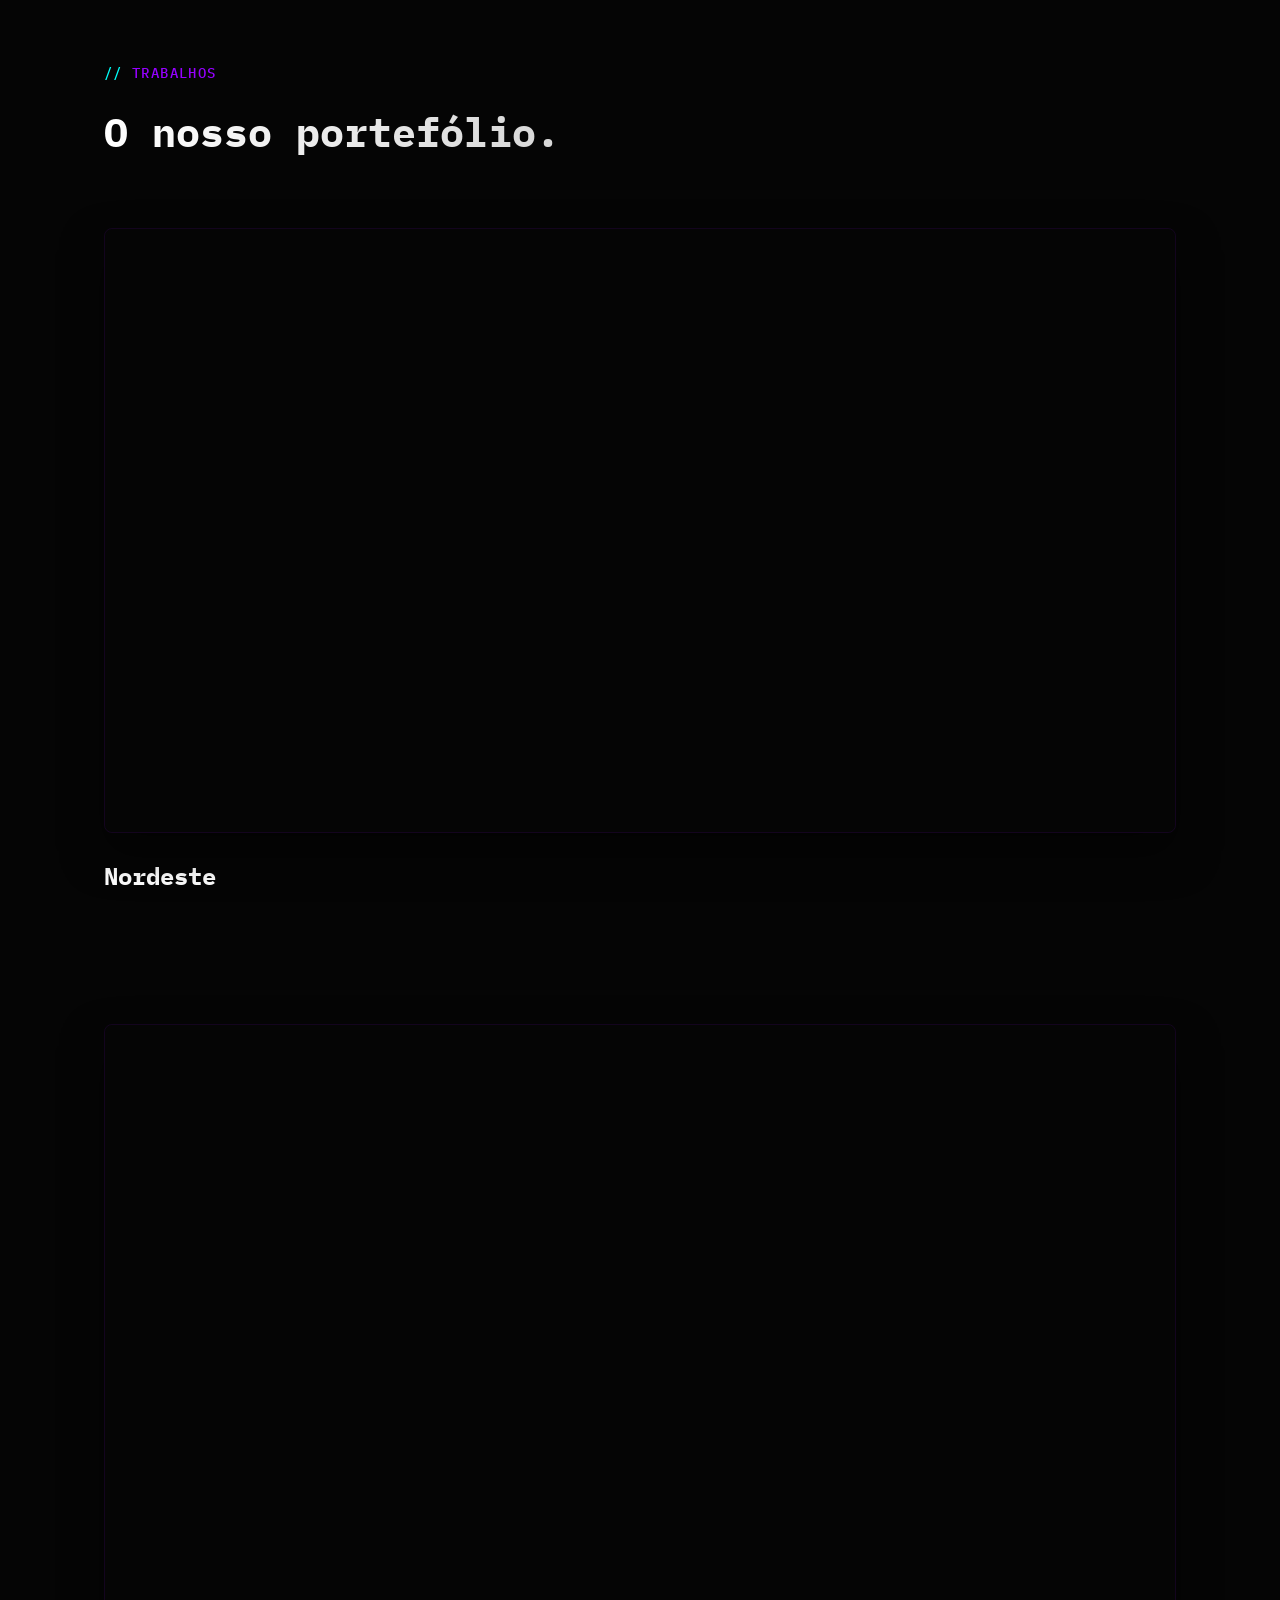
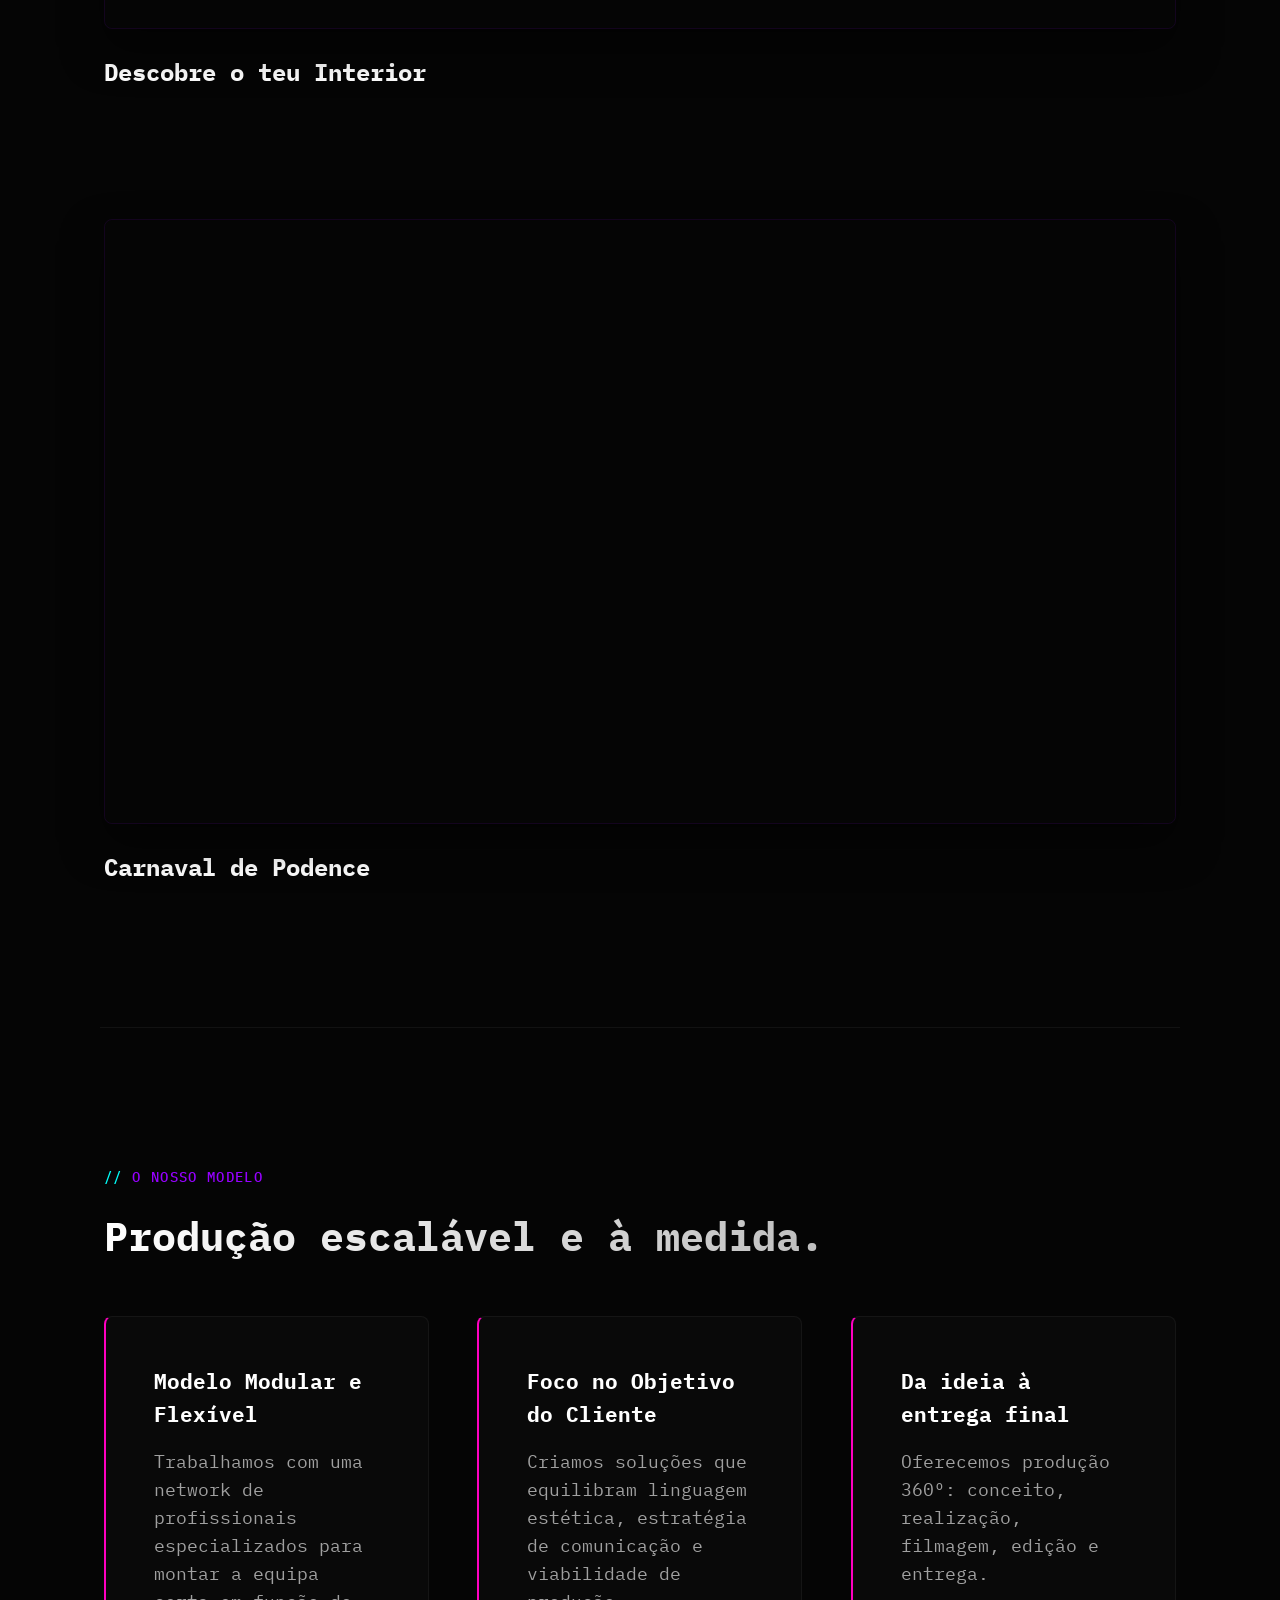
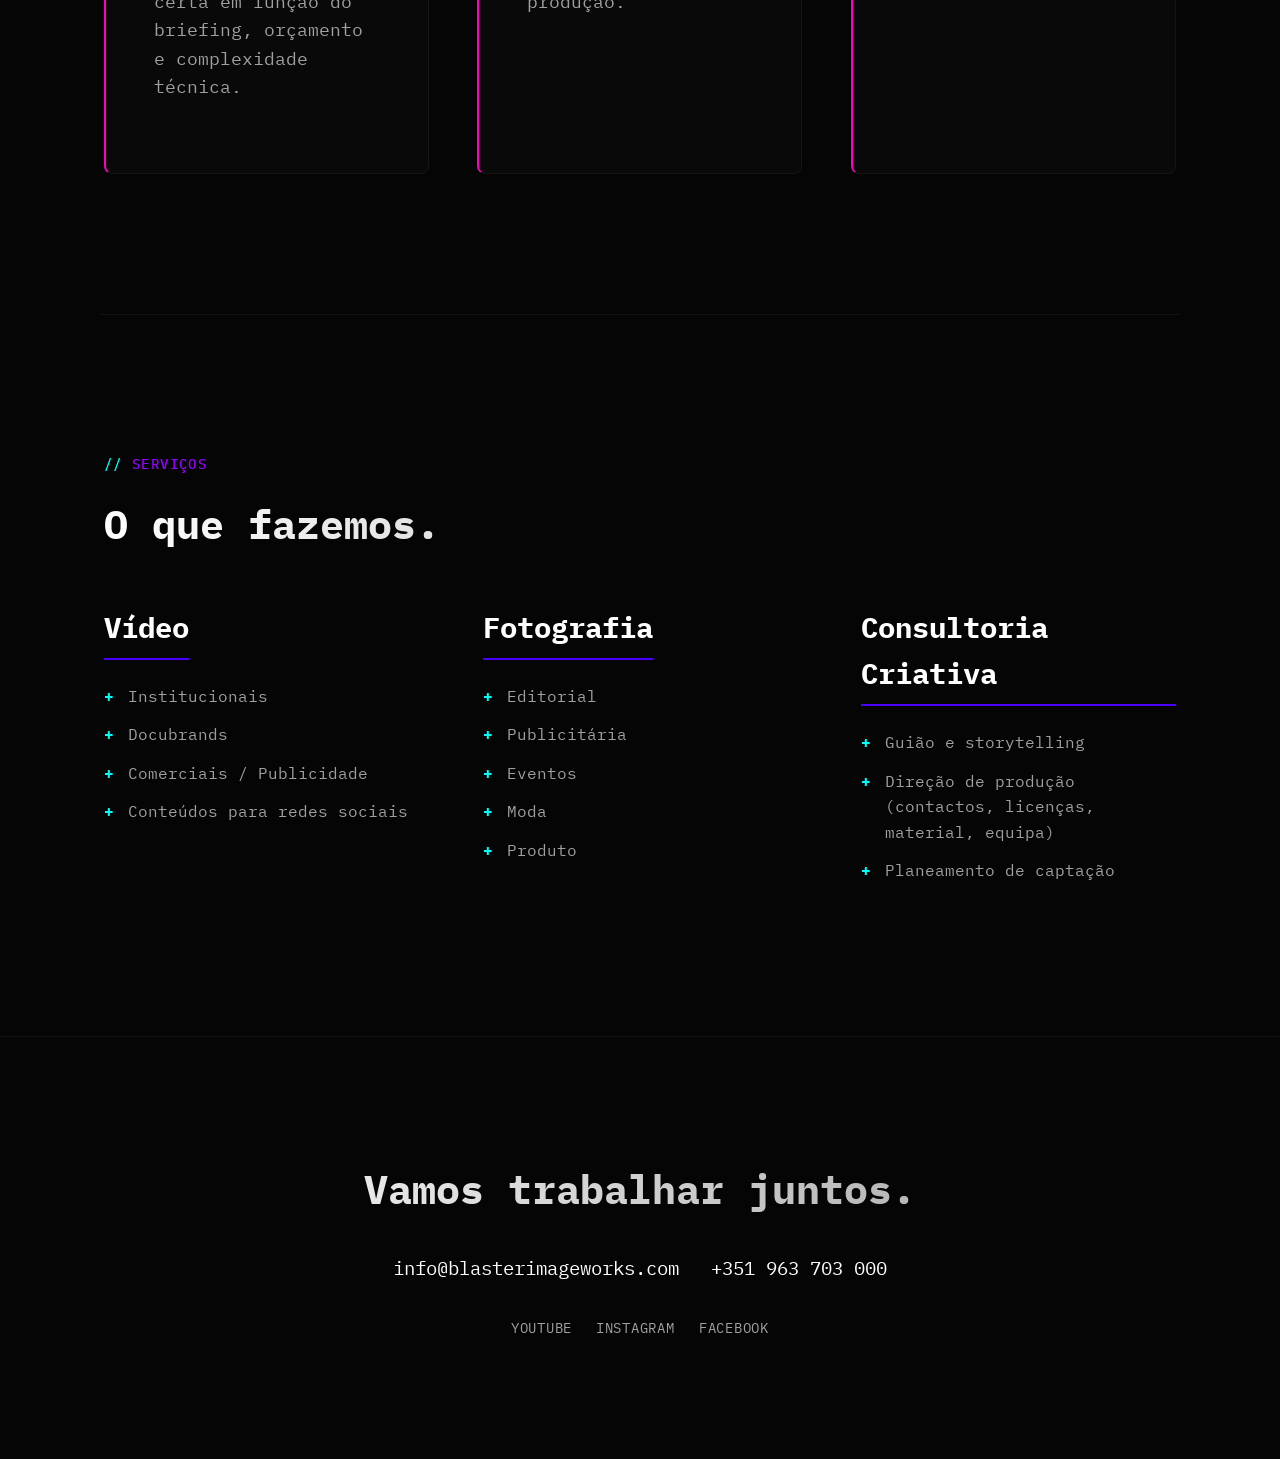
==== commit ca22c12c: "V2" ====
--- a/index.html
+++ b/index.html
@@ -42,18 +42,18 @@
             <!-- Centro: Texto Principal -->
             <div class="hero-main-content">
                 <span class="hero-subtitle fade-in-up lang-pt">Apresentação Executiva</span>
-                <span class="hero-subtitle fade-in-up lang-en" style="display:none;">Corporate Presentation</span>
+                <span class="hero-subtitle fade-in-up lang-en">Corporate Presentation</span>
                 
                 <h1 class="fade-in-up delay-1 lang-pt">Na Blaster Image Works, não nos contentamos com o comum.</h1>
-                <h1 class="fade-in-up delay-1 lang-en" style="display:none;">At Blaster Image Works, we don't settle for the ordinary.</h1>
+                <h1 class="fade-in-up delay-1 lang-en">At Blaster Image Works, we don't settle for the ordinary.</h1>
                 
                 <p class="fade-in-up delay-2 lang-pt">Da fotografia ao vídeo, esforçamo-nos para criar imagens impressionantes. Somos contadores de histórias.</p>
-                <p class="fade-in-up delay-2 lang-en" style="display:none;">From photography to video, we strive to create stunning imagery. We are storytellers.</p>
+                <p class="fade-in-up delay-2 lang-en">From photography to video, we strive to create stunning imagery. We are storytellers.</p>
                 
                 <a href="https://www.blasterimageworks.com" target="_blank" class="hero-site-link fade-in-up delay-3 lang-pt magnetic">
                     Visita o nosso Website
                 </a>
-                <a href="https://www.blasterimageworks.com" target="_blank" class="hero-site-link fade-in-up delay-3 lang-en magnetic" style="display:none;">
+                <a href="https://www.blasterimageworks.com" target="_blank" class="hero-site-link fade-in-up delay-3 lang-en magnetic">
                     Visit our Website
                 </a>
             </div>
@@ -168,7 +168,7 @@
             <div class="model-grid lang-pt">
                 <div class="model-card fade-in-up delay-1">
                     <h3>Modelo Modular e Flexível</h3>
-                    <p>Trabalhamos com uma rede de profissionais especializados para montar a equipa certa em função do briefing, orçamento e complexidade técnica.</p>
+                    <p>Trabalhamos com uma network de profissionais especializados para montar a equipa certa em função do briefing, orçamento e complexidade técnica.</p>
                 </div>
                 <div class="model-card fade-in-up delay-2">
                     <h3>Foco no Objetivo do Cliente</h3>
--- a/style.css
+++ b/style.css
@@ -27,7 +27,7 @@
     background-image: url('data:image/svg+xml;utf8,%3Csvg viewBox="0 0 200 200" xmlns="http://www.w3.org/2000/svg"%3E%3Cfilter id="noiseFilter"%3E%3CfeTurbulence type="fractalNoise" baseFrequency="0.8" numOctaves="3" stitchTiles="stitch"/%3E%3C/filter%3E%3Crect width="100%25" height="100%25" filter="url(%23noiseFilter)"/%3E%3C/svg%3E');
 }
 
-/* Lógica de Idiomas */
+/* CONTROLO EXCLUSIVO DE IDIOMAS */
 body.lang-pt .lang-en { display: none !important; }
 body.lang-en .lang-pt { display: none !important; }
 
@@ -183,12 +183,12 @@
 #sobre::before { display: none; }
 
 
-/* --- ANIMAÇÃO EXECUTIVA: LENS FOCUS PULL (IN & OUT) --- */
+/* --- ANIMAÇÃO PADRÃO DA BLASTER (SÓ ENTRADA) --- */
 .fade-in-up { 
     opacity: 0; 
     filter: blur(12px);
     transform: scale(0.95); 
-    transition: opacity 0.8s ease, filter 0.8s ease, transform 0.8s cubic-bezier(0.25, 0.46, 0.45, 0.94); 
+    transition: opacity 0.8s ease-out, filter 0.8s ease-out, transform 0.8s cubic-bezier(0.25, 0.46, 0.45, 0.94); 
     will-change: opacity, filter, transform; 
 }
 .fade-in-up.visible { opacity: 1; filter: blur(0px); transform: scale(1); }
@@ -238,4 +238,14 @@
 .contact-info a:hover { color: var(--accent-cyan); }
 .social-links { margin-top: 2rem; display: flex; justify-content: center; gap: 1.5rem; }
 .social-links a { color: var(--text-secondary); text-decoration: none; font-size: 0.9rem; text-transform: uppercase; letter-spacing: 0.05em; }
-.social-links a:hover { color: var(--accent-pink); }+.social-links a:hover { color: var(--accent-pink); }
+
+
+/* --- RESPONSIVIDADE EXCLUSIVA PARA TELEMÓVEIS (ANTI-ESMAGAMENTO) --- */
+@media (max-width: 768px) {
+    .contact-info {
+        flex-direction: column; /* Coloca o número de telefone por baixo do e-mail */
+        gap: 1.2rem;            /* Cria um espaço confortável entre os dois */
+        align-items: center;    /* Garante que ambos ficam bem centrados */
+    }
+}
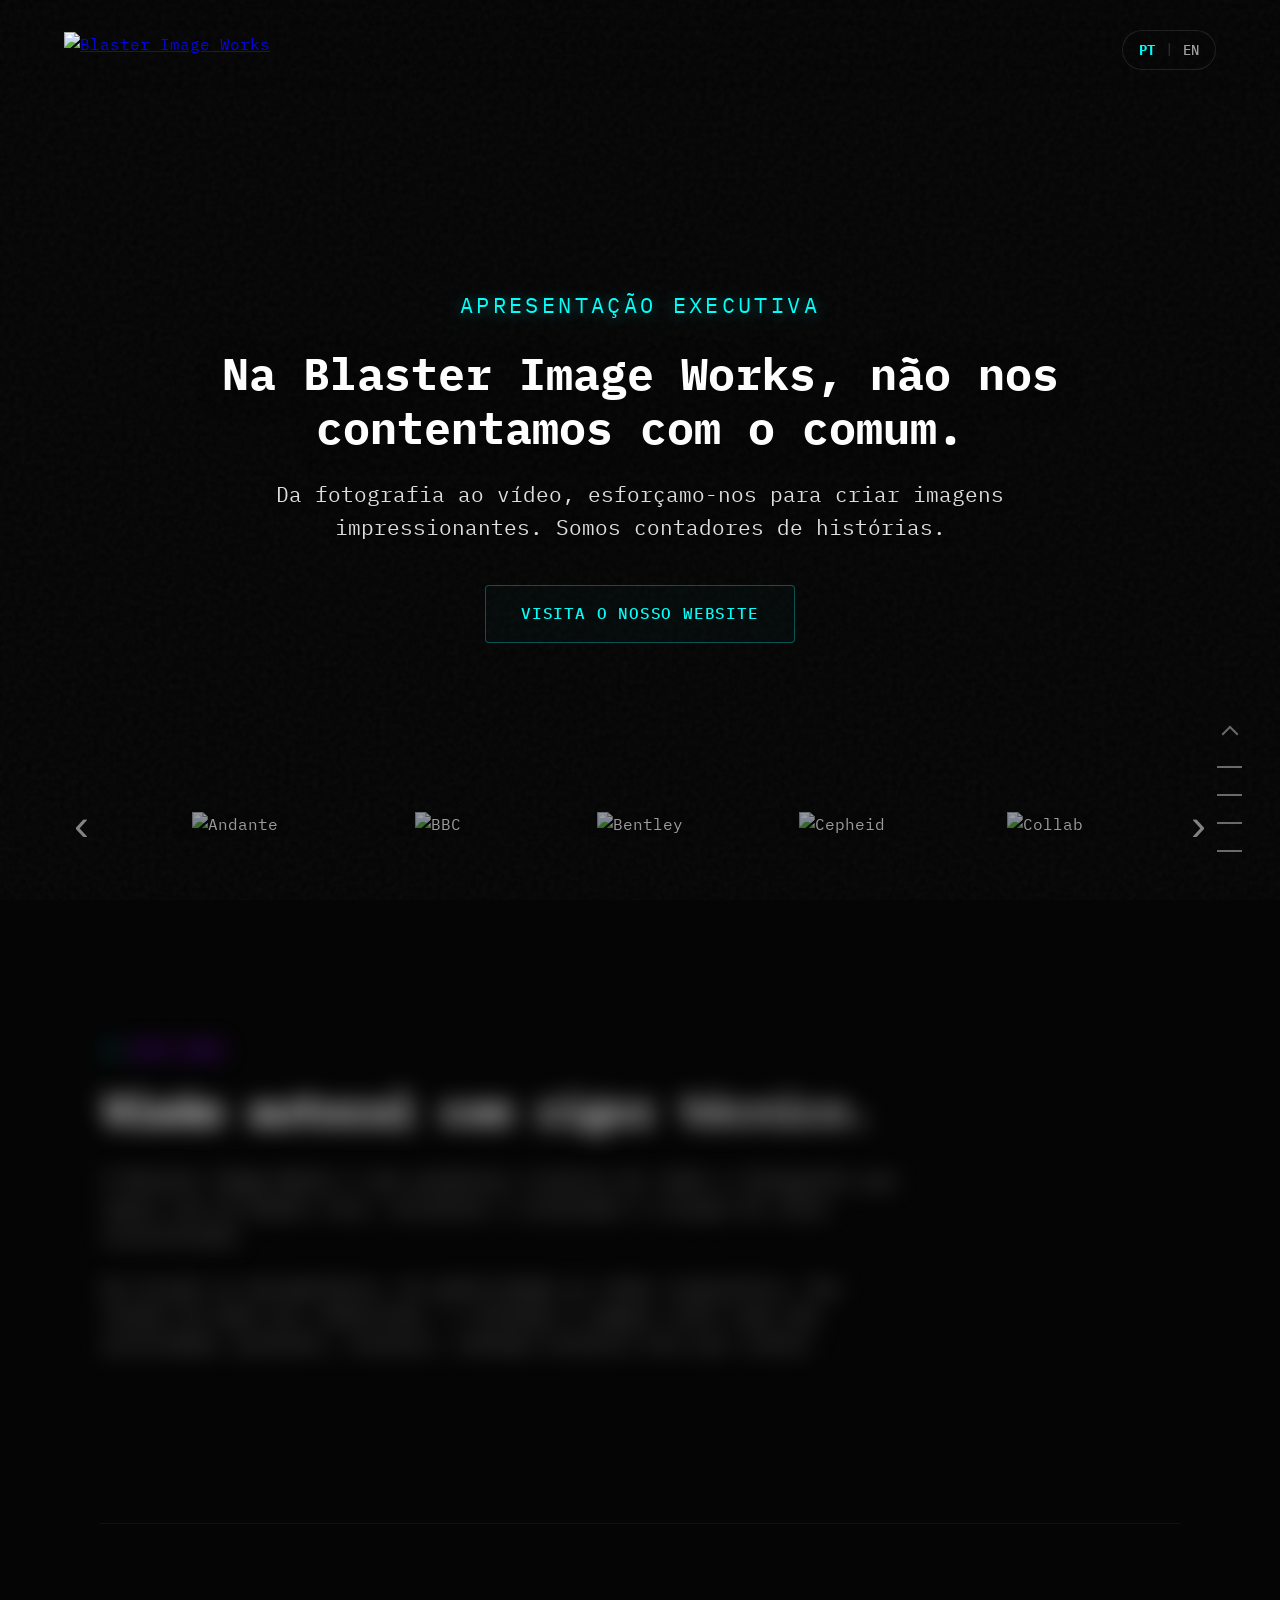
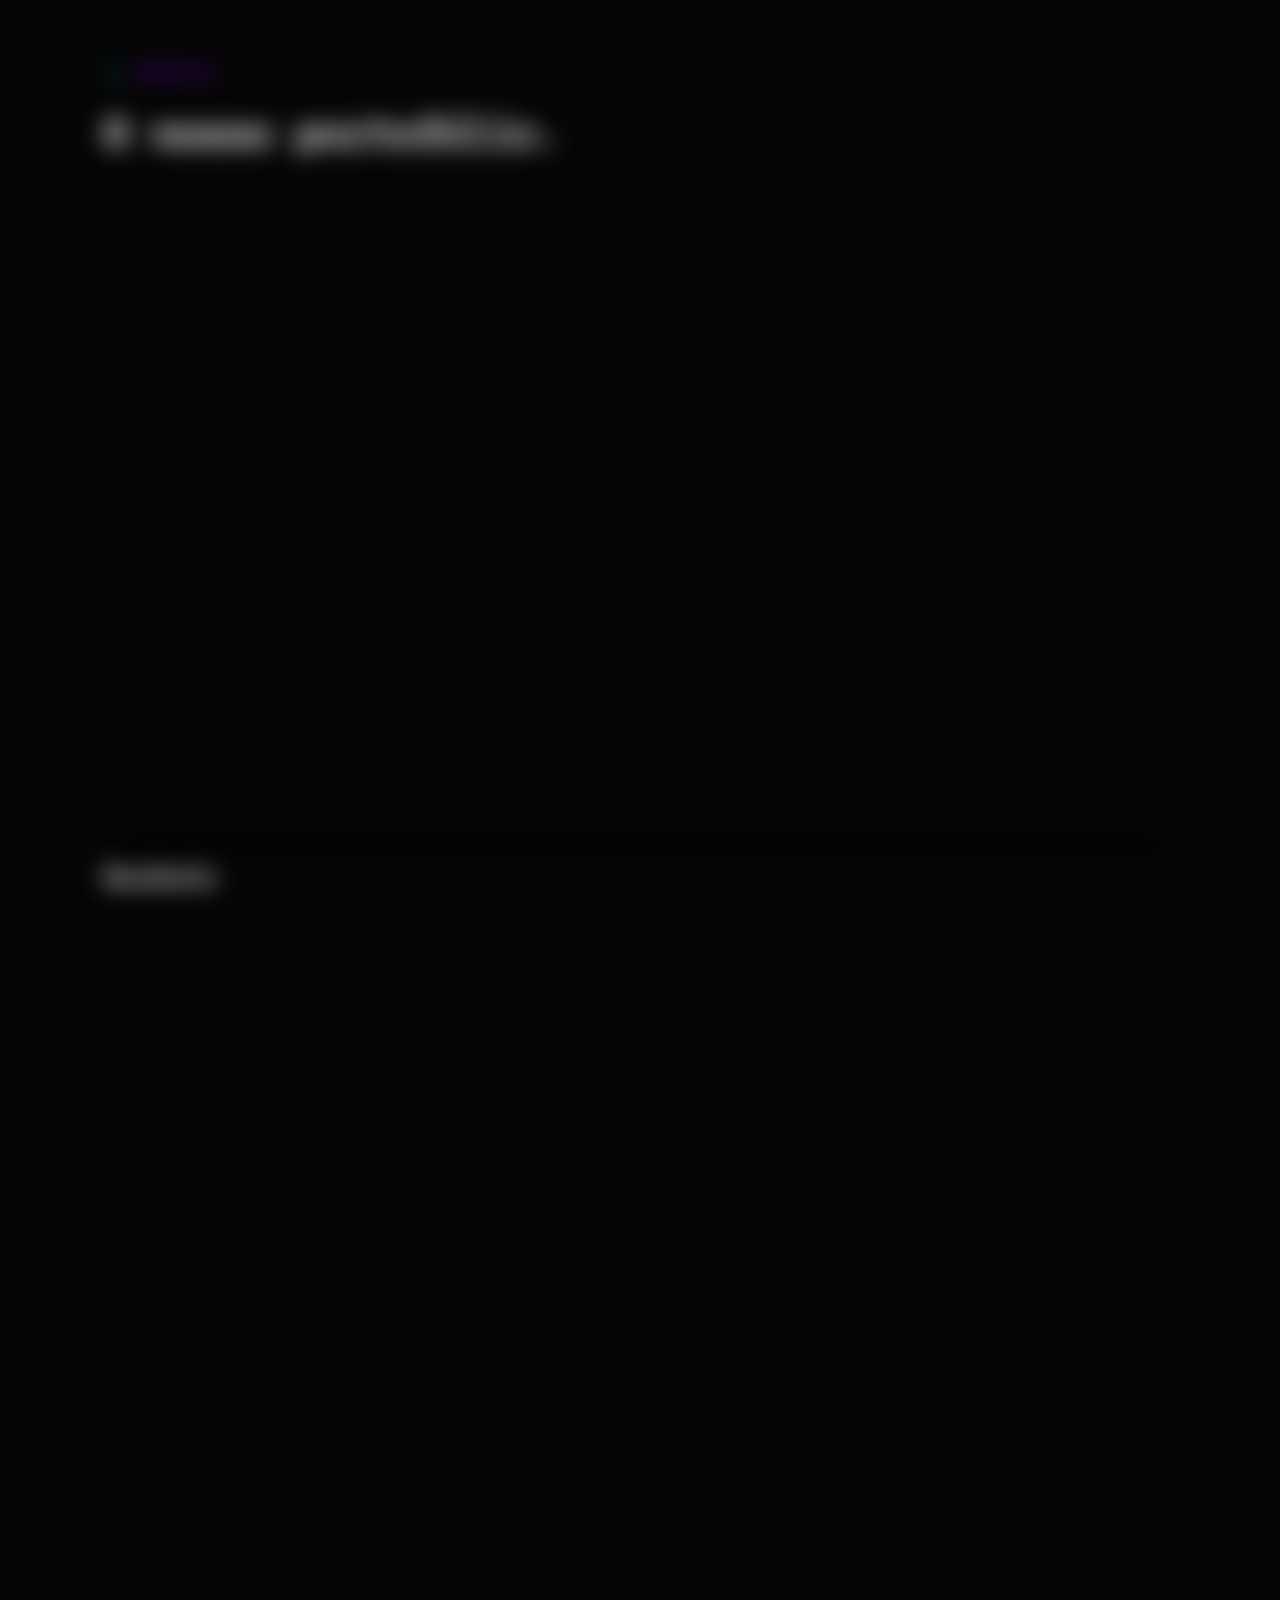
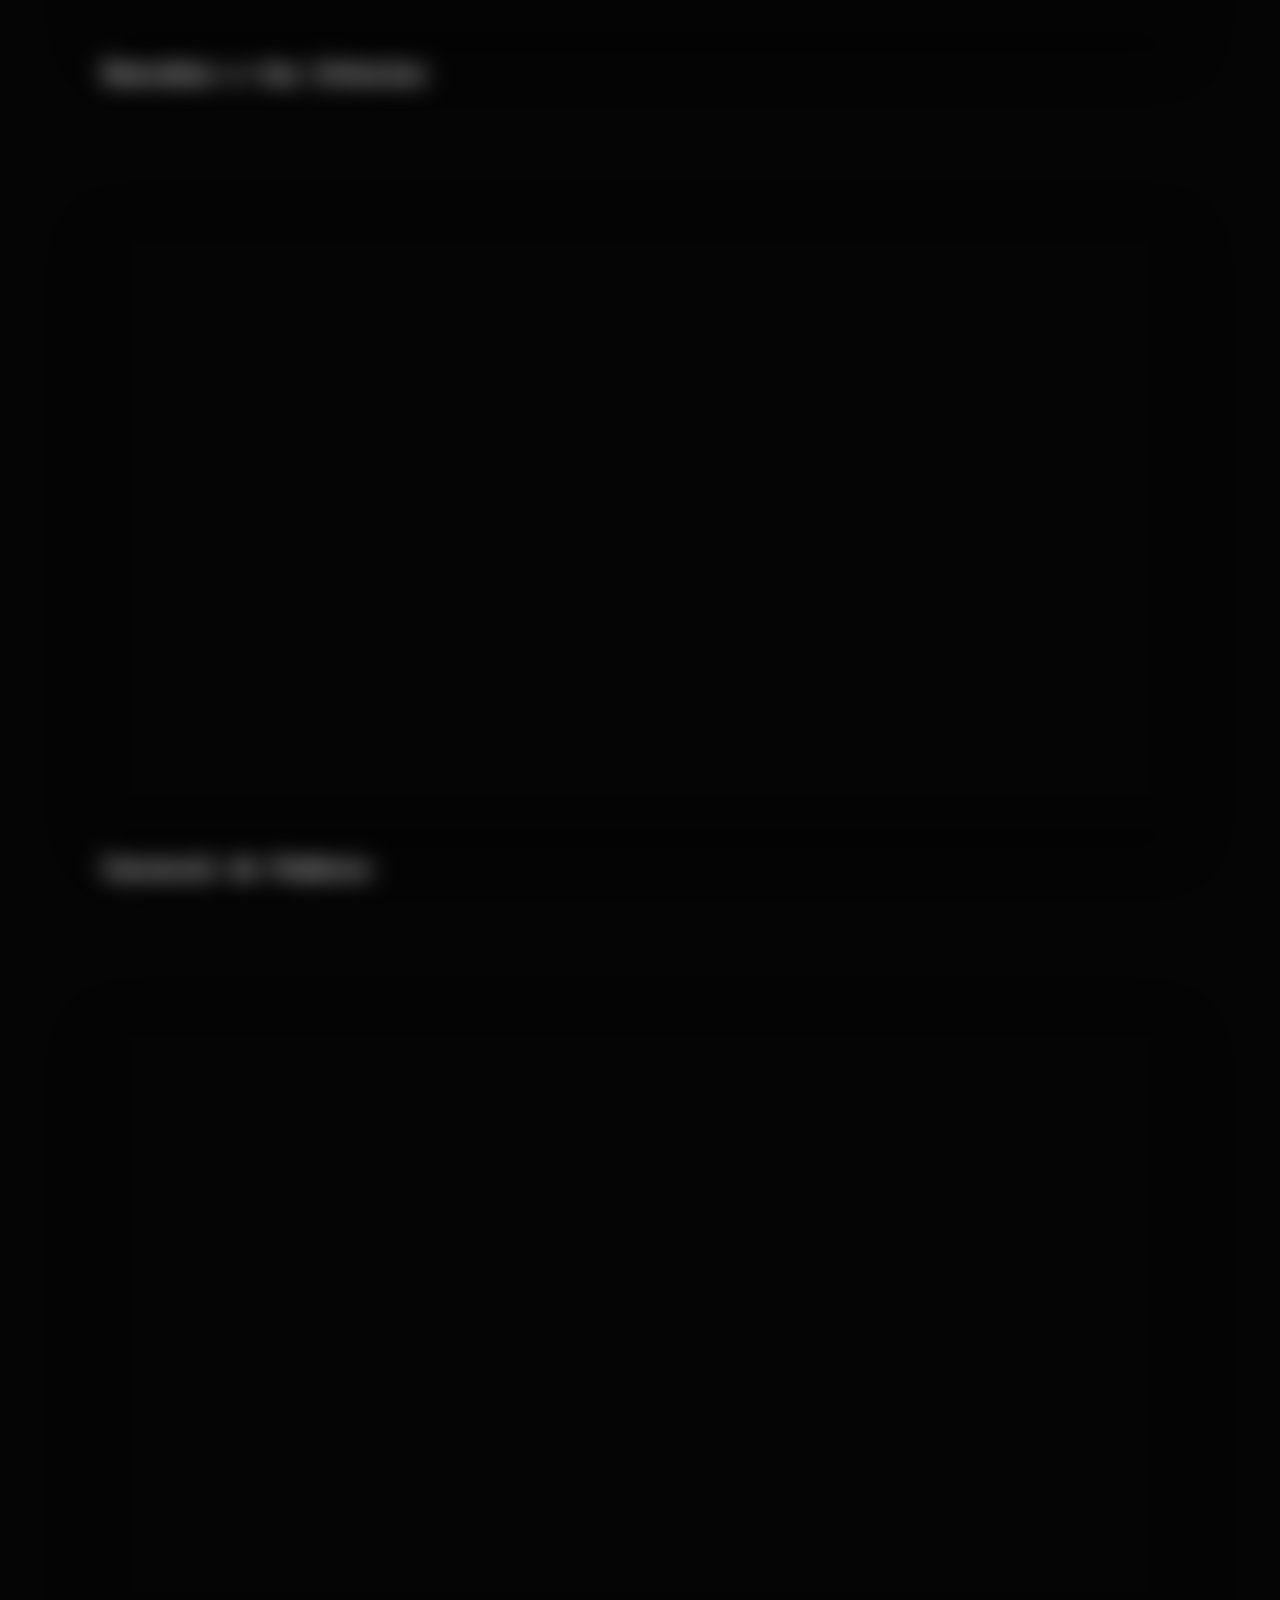
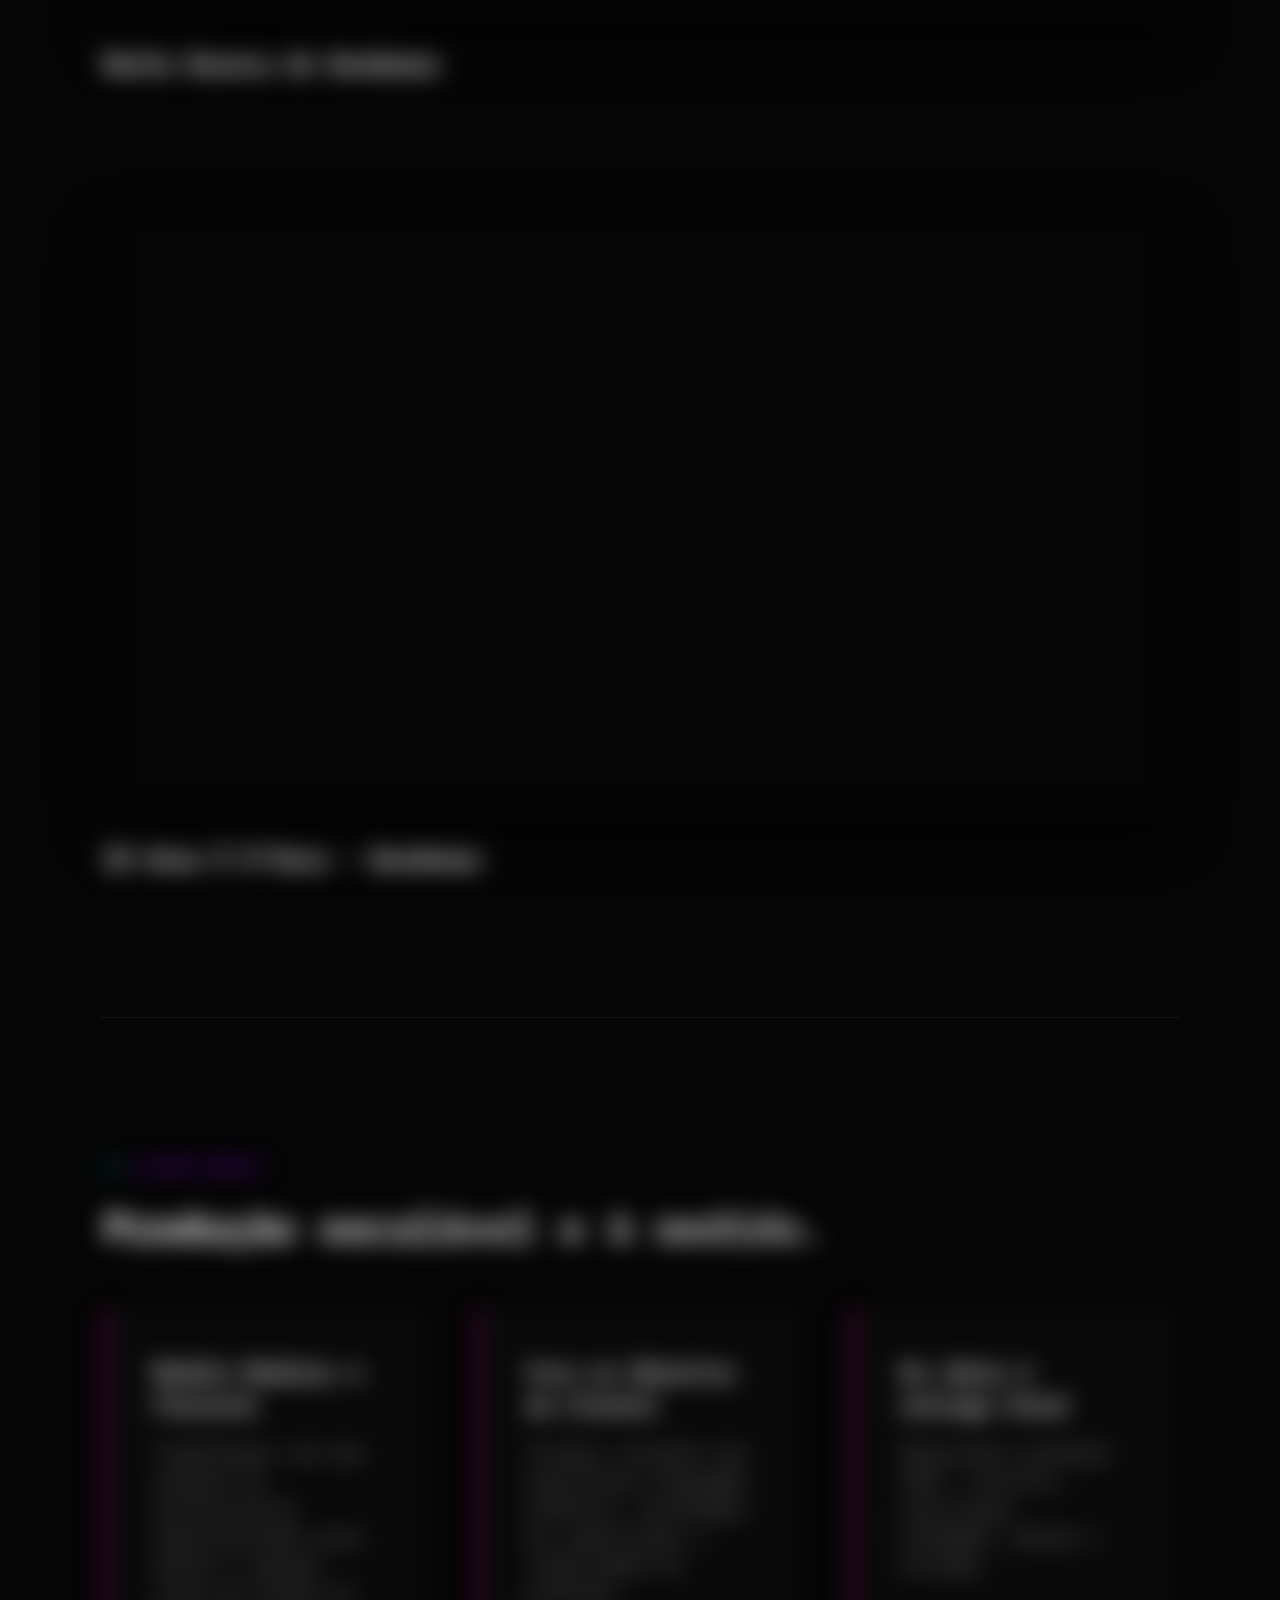
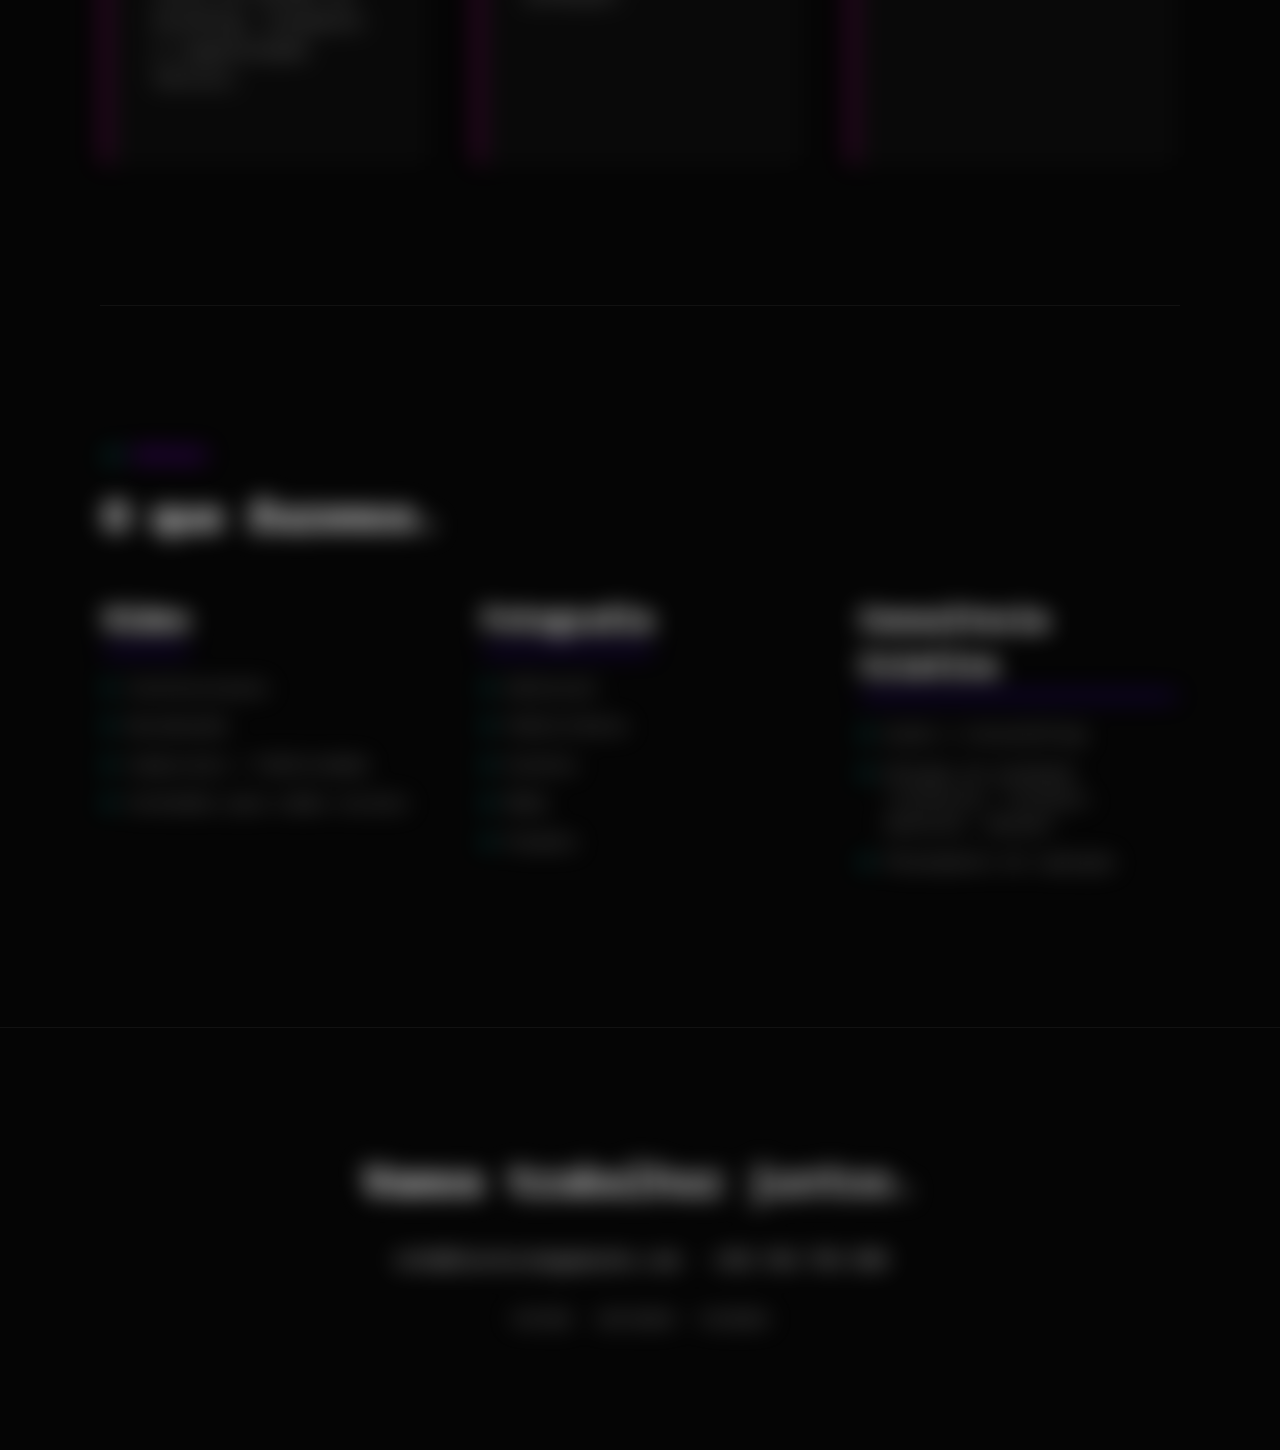
==== commit 348c42cd: "v7.4 New carroussel updated." ====
--- a/index.html
+++ b/index.html
@@ -5,23 +5,19 @@
     <meta name="viewport" content="width=device-width, initial-scale=1.0">
     <title>Blaster Image Works | Produtora Criativa</title>
     
-    <!-- Fontes -->
+    <link rel="icon" href="assets/favicon.svg" type="image/svg+xml">
     <link rel="preconnect" href="https://fonts.googleapis.com">
     <link rel="preconnect" href="https://fonts.gstatic.com" crossorigin>
     <link href="https://fonts.googleapis.com/css2?family=IBM+Plex+Mono:ital,wght@0,300;0,400;0,500;0,600;0,700;1,400&display=swap" rel="stylesheet">
-    
-    <!-- Ligação ao CSS -->
     <link rel="stylesheet" href="style.css">
 </head>
 <body class="lang-pt">
 
-    <!-- Efeito de Grão de Filme -->
     <div class="film-grain"></div>
 
-    <!-- Top Header -->
     <header>
         <a href="https://www.blasterimageworks.com" target="_blank" class="brand-logo magnetic">
-            <img src="LOGOBIW.svg" alt="Blaster Image Works">
+            <img src="assets/LOGOBIW.svg" alt="Blaster Image Works">
         </a>
         
         <nav class="lang-nav magnetic">
@@ -31,15 +27,13 @@
         </nav>
     </header>
 
-    <!-- Hero Section -->
     <section class="hero">
         <video class="hero-video" autoplay loop muted playsinline>
-            <source src="BIW_LINHAS_TOPO_4K.mp4" type="video/mp4">
+            <source src="assets/BIW_LINHAS_TOPO_4K_SLOW.mp4" type="video/mp4">
         </video>
         <div class="video-overlay"></div>
 
         <div class="hero-container">
-            <!-- Centro: Texto Principal -->
             <div class="hero-main-content">
                 <span class="hero-subtitle fade-in-up lang-pt">Apresentação Executiva</span>
                 <span class="hero-subtitle fade-in-up lang-en">Corporate Presentation</span>
@@ -58,47 +52,28 @@
                 </a>
             </div>
 
-            <!-- Base: Logo Carousel -->
+            <!-- NOVO CARROSSEL (Apenas 1 Set Envolvido em divs) -->
             <div class="carousel-wrapper fade-in-up delay-4">
                 <button class="carousel-btn prev-btn magnetic" id="prev-btn">&#8249;</button>
-                <div class="clients-carousel">
+                <div class="carousel-viewport">
                     <div class="carousel-track" id="logo-track">
-                        <!-- SET 1 -->
-                        <img src="LOGOS%20MARCAS%20PARCEIROS/ANDANTE@2x.png" class="carousel-logo" alt="Andante">
-                        <img src="LOGOS%20MARCAS%20PARCEIROS/BBC@2x.png" class="carousel-logo" alt="BBC">
-                        <img src="LOGOS%20MARCAS%20PARCEIROS/BENTLEY@2x.png" class="carousel-logo" alt="Bentley">
-                        <img src="LOGOS%20MARCAS%20PARCEIROS/CEPHEID@2x.png" class="carousel-logo" alt="Cepheid">
-                        <img src="LOGOS%20MARCAS%20PARCEIROS/COLLAB@2x.png" class="carousel-logo" alt="Collab">
-                        <img src="LOGOS%20MARCAS%20PARCEIROS/EDIGMA@2x.png" class="carousel-logo" alt="Edigma">
-                        <img src="LOGOS%20MARCAS%20PARCEIROS/FEUP@2x.png" class="carousel-logo" alt="FEUP">
-                        <img src="LOGOS%20MARCAS%20PARCEIROS/FOWALK@2x.png" class="carousel-logo" alt="Fowalk">
-                        <img src="LOGOS%20MARCAS%20PARCEIROS/FYKE@2x.png" class="carousel-logo" alt="Fyke">
-                        <img src="LOGOS%20MARCAS%20PARCEIROS/GONDOMAR@2x.png" class="carousel-logo" alt="Gondomar">
-                        <img src="LOGOS%20MARCAS%20PARCEIROS/MOOBO@2x.png" class="carousel-logo" alt="Moobo">
-                        <img src="LOGOS%20MARCAS%20PARCEIROS/MORECOLAB@2x.png" class="carousel-logo" alt="Morecolab">
-                        <img src="LOGOS%20MARCAS%20PARCEIROS/OLICARGO@2x.png" class="carousel-logo" alt="Olicargo">
-                        <img src="LOGOS%20MARCAS%20PARCEIROS/SERTA@2x.png" class="carousel-logo" alt="Serta">
-                        <img src="LOGOS%20MARCAS%20PARCEIROS/SUPERBOCK@2x.png" class="carousel-logo" alt="Super Bock">
-                        <img src="LOGOS%20MARCAS%20PARCEIROS/TMP@2x.png" class="carousel-logo" alt="TMP">
-                        <img src="LOGOS%20MARCAS%20PARCEIROS/UNIR@2x.png" class="carousel-logo" alt="Unir">
-                        <!-- SET 2 -->
-                        <img src="LOGOS%20MARCAS%20PARCEIROS/ANDANTE@2x.png" class="carousel-logo" alt="Andante">
-                        <img src="LOGOS%20MARCAS%20PARCEIROS/BBC@2x.png" class="carousel-logo" alt="BBC">
-                        <img src="LOGOS%20MARCAS%20PARCEIROS/BENTLEY@2x.png" class="carousel-logo" alt="Bentley">
-                        <img src="LOGOS%20MARCAS%20PARCEIROS/CEPHEID@2x.png" class="carousel-logo" alt="Cepheid">
-                        <img src="LOGOS%20MARCAS%20PARCEIROS/COLLAB@2x.png" class="carousel-logo" alt="Collab">
-                        <img src="LOGOS%20MARCAS%20PARCEIROS/EDIGMA@2x.png" class="carousel-logo" alt="Edigma">
-                        <img src="LOGOS%20MARCAS%20PARCEIROS/FEUP@2x.png" class="carousel-logo" alt="FEUP">
-                        <img src="LOGOS%20MARCAS%20PARCEIROS/FOWALK@2x.png" class="carousel-logo" alt="Fowalk">
-                        <img src="LOGOS%20MARCAS%20PARCEIROS/FYKE@2x.png" class="carousel-logo" alt="Fyke">
-                        <img src="LOGOS%20MARCAS%20PARCEIROS/GONDOMAR@2x.png" class="carousel-logo" alt="Gondomar">
-                        <img src="LOGOS%20MARCAS%20PARCEIROS/MOOBO@2x.png" class="carousel-logo" alt="Moobo">
-                        <img src="LOGOS%20MARCAS%20PARCEIROS/MORECOLAB@2x.png" class="carousel-logo" alt="Morecolab">
-                        <img src="LOGOS%20MARCAS%20PARCEIROS/OLICARGO@2x.png" class="carousel-logo" alt="Olicargo">
-                        <img src="LOGOS%20MARCAS%20PARCEIROS/SERTA@2x.png" class="carousel-logo" alt="Serta">
-                        <img src="LOGOS%20MARCAS%20PARCEIROS/SUPERBOCK@2x.png" class="carousel-logo" alt="Super Bock">
-                        <img src="LOGOS%20MARCAS%20PARCEIROS/TMP@2x.png" class="carousel-logo" alt="TMP">
-                        <img src="LOGOS%20MARCAS%20PARCEIROS/UNIR@2x.png" class="carousel-logo" alt="Unir">
+                        <div class="logo-slide"><img src="assets/LOGOS MARCAS PARCEIROS/ANDANTE@2x.png" alt="Andante"></div>
+                        <div class="logo-slide"><img src="assets/LOGOS%20MARCAS%20PARCEIROS/BBC@2x.png" alt="BBC"></div>
+                        <div class="logo-slide"><img src="assets/LOGOS%20MARCAS%20PARCEIROS/BENTLEY@2x.png" alt="Bentley"></div>
+                        <div class="logo-slide"><img src="assets/LOGOS%20MARCAS%20PARCEIROS/CEPHEID@2x.png" alt="Cepheid"></div>
+                        <div class="logo-slide"><img src="assets/LOGOS%20MARCAS%20PARCEIROS/COLLAB@2x.png" alt="Collab"></div>
+                        <div class="logo-slide"><img src="assets/LOGOS%20MARCAS%20PARCEIROS/EDIGMA@2x.png" alt="Edigma"></div>
+                        <div class="logo-slide"><img src="assets/LOGOS%20MARCAS%20PARCEIROS/FEUP@2x.png" alt="FEUP"></div>
+                        <div class="logo-slide"><img src="assets/LOGOS%20MARCAS%20PARCEIROS/FOWALK@2x.png" alt="Fowalk"></div>
+                        <div class="logo-slide"><img src="assets/LOGOS%20MARCAS%20PARCEIROS/FYKE@2x.png" alt="Fyke"></div>
+                        <div class="logo-slide"><img src="assets/LOGOS%20MARCAS%20PARCEIROS/GONDOMAR@2x.png" alt="Gondomar"></div>
+                        <div class="logo-slide"><img src="assets/LOGOS%20MARCAS%20PARCEIROS/MOOBO@2x.png" alt="Moobo"></div>
+                        <div class="logo-slide"><img src="assets/LOGOS%20MARCAS%20PARCEIROS/MORECOLAB@2x.png" alt="Morecolab"></div>
+                        <div class="logo-slide"><img src="assets/LOGOS%20MARCAS%20PARCEIROS/OLICARGO@2x.png" alt="Olicargo"></div>
+                        <div class="logo-slide"><img src="assets/LOGOS%20MARCAS%20PARCEIROS/SERTA@2x.png" alt="Serta"></div>
+                        <div class="logo-slide"><img src="assets/LOGOS%20MARCAS%20PARCEIROS/SUPERBOCK@2x.png" alt="Super Bock"></div>
+                        <div class="logo-slide"><img src="assets/LOGOS%20MARCAS%20PARCEIROS/TMP@2x.png" alt="TMP"></div>
+                        <div class="logo-slide"><img src="assets/LOGOS%20MARCAS%20PARCEIROS/UNIR@2x.png" alt="Unir"></div>
                     </div>
                 </div>
                 <button class="carousel-btn next-btn magnetic" id="next-btn">&#8250;</button>
@@ -106,10 +81,8 @@
         </div>
     </section>
 
-    <!-- Conteúdo Principal -->
     <main class="content-layer">
         
-        <!-- Quem Somos -->
         <section id="sobre" class="container content-section">
             <span class="section-label fade-in-up lang-pt">Quem Somos</span>
             <span class="section-label fade-in-up lang-en">About Us</span>
@@ -125,7 +98,6 @@
             </div>
         </section>
 
-        <!-- Trabalhos -->
         <section id="trabalhos" class="container content-section">
             <span class="section-label fade-in-up lang-pt">Trabalhos</span>
             <span class="section-label fade-in-up lang-en">Our Work</span>
@@ -156,10 +128,27 @@
                         <h3 class="lang-en">Podence Carnival</h3>
                     </div>
                 </div>
-            </div>
-        </section>
-
-        <!-- Modelo de Produção -->
+                <div class="video-item fade-in-up">
+                    <div class="video-container">
+                        <iframe src="https://www.youtube.com/embed/MxN4aNysUeg" title="Noite Branca de Gondomar" allow="accelerometer; autoplay; clipboard-write; encrypted-media; gyroscope; picture-in-picture" allowfullscreen></iframe>
+                    </div>
+                    <div class="video-info">
+                        <h3 class="lang-pt">Noite Branca de Gondomar</h3>
+                        <h3 class="lang-en">Noite Branca of Gondomar</h3>
+                    </div>
+                </div>
+                <div class="video-item fade-in-up">
+                    <div class="video-container">
+                        <iframe src="https://www.youtube.com/embed/dYw90RQdago" title="25 Anos É D’Ouro - Gondomar" allow="accelerometer; autoplay; clipboard-write; encrypted-media; gyroscope; picture-in-picture" allowfullscreen></iframe>
+                    </div>
+                    <div class="video-info">
+                        <h3 class="lang-pt">25 Anos É D’Ouro - Gondomar</h3>
+                        <h3 class="lang-en">25 Anos É D’Ouro - Gondomar</h3>
+                    </div>
+                </div>
+            </div>
+        </section>
+
         <section id="modelo" class="container content-section">
             <span class="section-label fade-in-up lang-pt">O Nosso Modelo</span>
             <span class="section-label fade-in-up lang-en">Our Model</span>
@@ -195,7 +184,6 @@
             </div>
         </section>
 
-        <!-- Serviços -->
         <section id="servicos" class="container content-section">
             <span class="section-label fade-in-up lang-pt">Serviços</span>
             <span class="section-label fade-in-up lang-en">Services</span>
@@ -243,7 +231,6 @@
             </div>
         </section>
 
-        <!-- Footer -->
         <footer>
             <div class="container fade-in-up">
                 <h2 class="lang-pt">Vamos trabalhar juntos.</h2>
@@ -261,6 +248,44 @@
         </footer>
     </main>
 
+    <nav class="side-navigation">
+        <a href="#" id="back-to-top" class="side-nav-item scroll-top-btn" aria-label="Voltar ao topo">
+            <span class="nav-label">
+                <span class="lang-pt">Voltar ao topo</span>
+                <span class="lang-en">Back to top</span>
+            </span>
+            <span class="nav-arrow"></span>
+        </a>
+        <a href="#sobre" class="side-nav-item">
+            <span class="nav-label">
+                <span class="lang-pt">Quem somos</span>
+                <span class="lang-en">About us</span>
+            </span>
+            <span class="nav-line"></span>
+        </a>
+        <a href="#trabalhos" class="side-nav-item">
+            <span class="nav-label">
+                <span class="lang-pt">Trabalhos</span>
+                <span class="lang-en">Our work</span>
+            </span>
+            <span class="nav-line"></span>
+        </a>
+        <a href="#modelo" class="side-nav-item">
+            <span class="nav-label">
+                <span class="lang-pt">O nosso modelo</span>
+                <span class="lang-en">Our model</span>
+            </span>
+            <span class="nav-line"></span>
+        </a>
+        <a href="#servicos" class="side-nav-item">
+            <span class="nav-label">
+                <span class="lang-pt">Serviços</span>
+                <span class="lang-en">Services</span>
+            </span>
+            <span class="nav-line"></span>
+        </a>
+    </nav>
+
     <script src="script.js"></script>
 </body>
 </html>
--- a/style.css
+++ b/style.css
@@ -7,7 +7,12 @@
     --brand-purple-light: #9600ff;
     --accent-pink: #ff00c1;
     --accent-cyan: #00fff9;
-}
+    --logos-visiveis: 5;
+}
+
+@media (max-width: 1024px) { :root { --logos-visiveis: 4; } }
+@media (max-width: 768px) { :root { --logos-visiveis: 3; } }
+@media (max-width: 480px) { :root { --logos-visiveis: 2; } }
 
 * { margin: 0; padding: 0; box-sizing: border-box; }
 
@@ -87,7 +92,6 @@
 }
 .hero-subtitle { font-size: 1.4rem; color: var(--accent-cyan); text-transform: uppercase; letter-spacing: 0.15em; margin-bottom: 1.5rem; font-weight: 400; text-shadow: 0 2px 15px rgba(0, 255, 249, 0.4); }
 
-/* Título H1 dimensionado para 2 linhas */
 .hero h1 { 
     font-size: clamp(1.8rem, 3.5vw, 3rem); 
     margin-bottom: 1.5rem; 
@@ -122,35 +126,59 @@
     border-color: var(--accent-cyan);
 }
 
-/* --- LOGO CARROSSEL FLUIDO ORIGINAL --- */
+/* --- LOGO CARROSSEL NOVO (FADE IN/OUT IMAGEM) --- */
 .carousel-wrapper { 
     width: 100%; max-width: 1400px; padding: 0 5%; 
     display: flex; align-items: center; justify-content: space-between; 
-    margin: 0 auto; z-index: 4; 
+    margin: 0 auto; z-index: 4; position: relative;
+}
+
+.carousel-viewport {
+    overflow: hidden;
+    width: calc(100% - 140px); /* Ajuste automático entre os botões */
+    margin: 0 auto;
 }
 
 .carousel-btn { 
     background: transparent; border: none; color: rgba(255, 255, 255, 0.5); 
     display: flex; align-items: center; justify-content: center; 
     font-size: 2.8rem; font-weight: 300; padding: 10px; cursor: pointer; 
-    transition: color 0.3s ease, text-shadow 0.3s ease; 
-}
-.carousel-btn:hover { color: var(--accent-cyan); text-shadow: 0 0 15px rgba(0, 255, 249, 0.4); }
-
-.clients-carousel { 
-    display: flex; flex-grow: 1; overflow: hidden; position: relative; margin: 0 1.5rem; 
-    justify-content: flex-start !important; text-align: left !important;
-    -webkit-mask-image: linear-gradient(to right, transparent, black 5%, black 95%, transparent); 
-    mask-image: linear-gradient(to right, transparent, black 5%, black 95%, transparent); 
+    transition: color 0.3s ease, transform 0.3s ease, text-shadow 0.3s ease;
+    z-index: 10;
+    user-select: none;
+}
+.carousel-btn:hover { 
+    color: var(--accent-cyan); 
+    text-shadow: 0 0 15px rgba(0, 255, 249, 0.4); 
+    transform: scale(1.1); 
 }
 
 .carousel-track { 
-    display: flex; align-items: center; gap: 5rem; width: max-content; 
-    justify-content: flex-start !important;
-}
-
-.carousel-logo { height: 55px; opacity: 1 !important; object-fit: contain; flex-shrink: 0; filter: drop-shadow(0 2px 10px rgba(0,0,0,0.5)); transition: transform 0.3s ease; }
-.carousel-logo:hover { transform: scale(1.08); }
+    display: flex; align-items: center; width: 100%;
+}
+
+.logo-slide {
+    flex: 0 0 calc(100% / var(--logos-visiveis));
+    display: flex;
+    justify-content: center;
+    align-items: center;
+    padding: 0 2vw;
+    opacity: 0; /* Invisível até o JS ditar o contrário */
+    pointer-events: none; 
+    transition: opacity 0.8s ease-in-out; 
+}
+
+.logo-slide.is-visible {
+    opacity: 1;
+    pointer-events: auto;
+}
+
+.logo-slide img { 
+    max-width: 100%; max-height: 55px; object-fit: contain; 
+    opacity: 0.6; filter: drop-shadow(0 2px 10px rgba(0,0,0,0.5)); 
+    transition: opacity 0.3s ease, transform 0.3s ease; 
+}
+.logo-slide.is-visible img:hover { transform: scale(1.08); opacity: 1; }
 
 
 /* Camada Secundária */
@@ -241,11 +269,110 @@
 .social-links a:hover { color: var(--accent-pink); }
 
 
-/* --- RESPONSIVIDADE EXCLUSIVA PARA TELEMÓVEIS (ANTI-ESMAGAMENTO) --- */
+/* --- RESPONSIVIDADE EXCLUSIVA PARA TELEMÓVEIS --- */
 @media (max-width: 768px) {
     .contact-info {
-        flex-direction: column; /* Coloca o número de telefone por baixo do e-mail */
-        gap: 1.2rem;            /* Cria um espaço confortável entre os dois */
-        align-items: center;    /* Garante que ambos ficam bem centrados */
+        flex-direction: column; 
+        gap: 1.2rem;            
+        align-items: center;    
+    }
+}
+
+/* --- MENU LATERAL DE NAVEGAÇÃO & RETORNO AO TOPO --- */
+.side-navigation {
+    position: fixed;
+    right: 3%;
+    bottom: 40px; 
+    z-index: 95;
+    display: flex;
+    flex-direction: column;
+    align-items: flex-end;
+    gap: 10px; 
+    font-family: 'IBM Plex Mono', monospace;
+}
+
+.side-nav-item {
+    display: flex;
+    align-items: center;
+    justify-content: flex-end;
+    text-decoration: none;
+    color: var(--text-primary);
+    position: relative;
+    cursor: pointer;
+    height: 18px; 
+}
+
+.side-nav-item .nav-label {
+    opacity: 0;
+    transform: translateX(10px);
+    transition: opacity 0.3s ease, transform 0.3s ease;
+    font-size: 0.75rem;
+    text-transform: uppercase;
+    letter-spacing: 0.05em;
+    padding-right: 15px; 
+    white-space: nowrap;
+    pointer-events: none;
+    color: var(--accent-cyan);
+    text-shadow: 0 0 8px rgba(0, 255, 249, 0.3);
+}
+
+.side-nav-item:hover .nav-label {
+    opacity: 1;
+    transform: translateX(0);
+}
+
+.nav-line {
+    width: 25px;
+    height: 2px;
+    background-color: rgba(255, 255, 255, 0.4);
+    transition: width 0.3s ease, background-color 0.3s ease;
+    display: inline-block;
+    flex-shrink: 0; 
+}
+
+.side-nav-item:hover .nav-line {
+    width: 40px;
+    background-color: var(--accent-cyan);
+}
+
+.scroll-top-btn {
+    opacity: 0;
+    visibility: hidden;
+    transform: translateY(10px);
+    transition: opacity 0.4s ease, transform 0.4s ease, visibility 0.4s;
+    margin-bottom: 5px; 
+}
+
+.scroll-top-btn.show {
+    opacity: 1;
+    visibility: visible;
+    transform: translateY(0);
+}
+
+.nav-arrow {
+    width: 12px;
+    height: 12px;
+    border-left: 2px solid rgba(255, 255, 255, 0.4);
+    border-top: 2px solid rgba(255, 255, 255, 0.4);
+    transform: rotate(45deg);
+    margin-right: 6px; 
+    margin-left: 10px;
+    transition: border-color 0.3s ease, transform 0.3s ease;
+    flex-shrink: 0;
+}
+
+.scroll-top-btn:hover .nav-arrow {
+    border-color: var(--accent-cyan);
+    transform: rotate(45deg) translate(-2px, -2px);
+}
+
+@media (max-width: 768px) {
+    .side-navigation {
+        right: 15px;
+        bottom: 20px;
+        gap: 12px;
+    }
+    .side-nav-item .nav-label {
+        display: none; 
     }
 }
